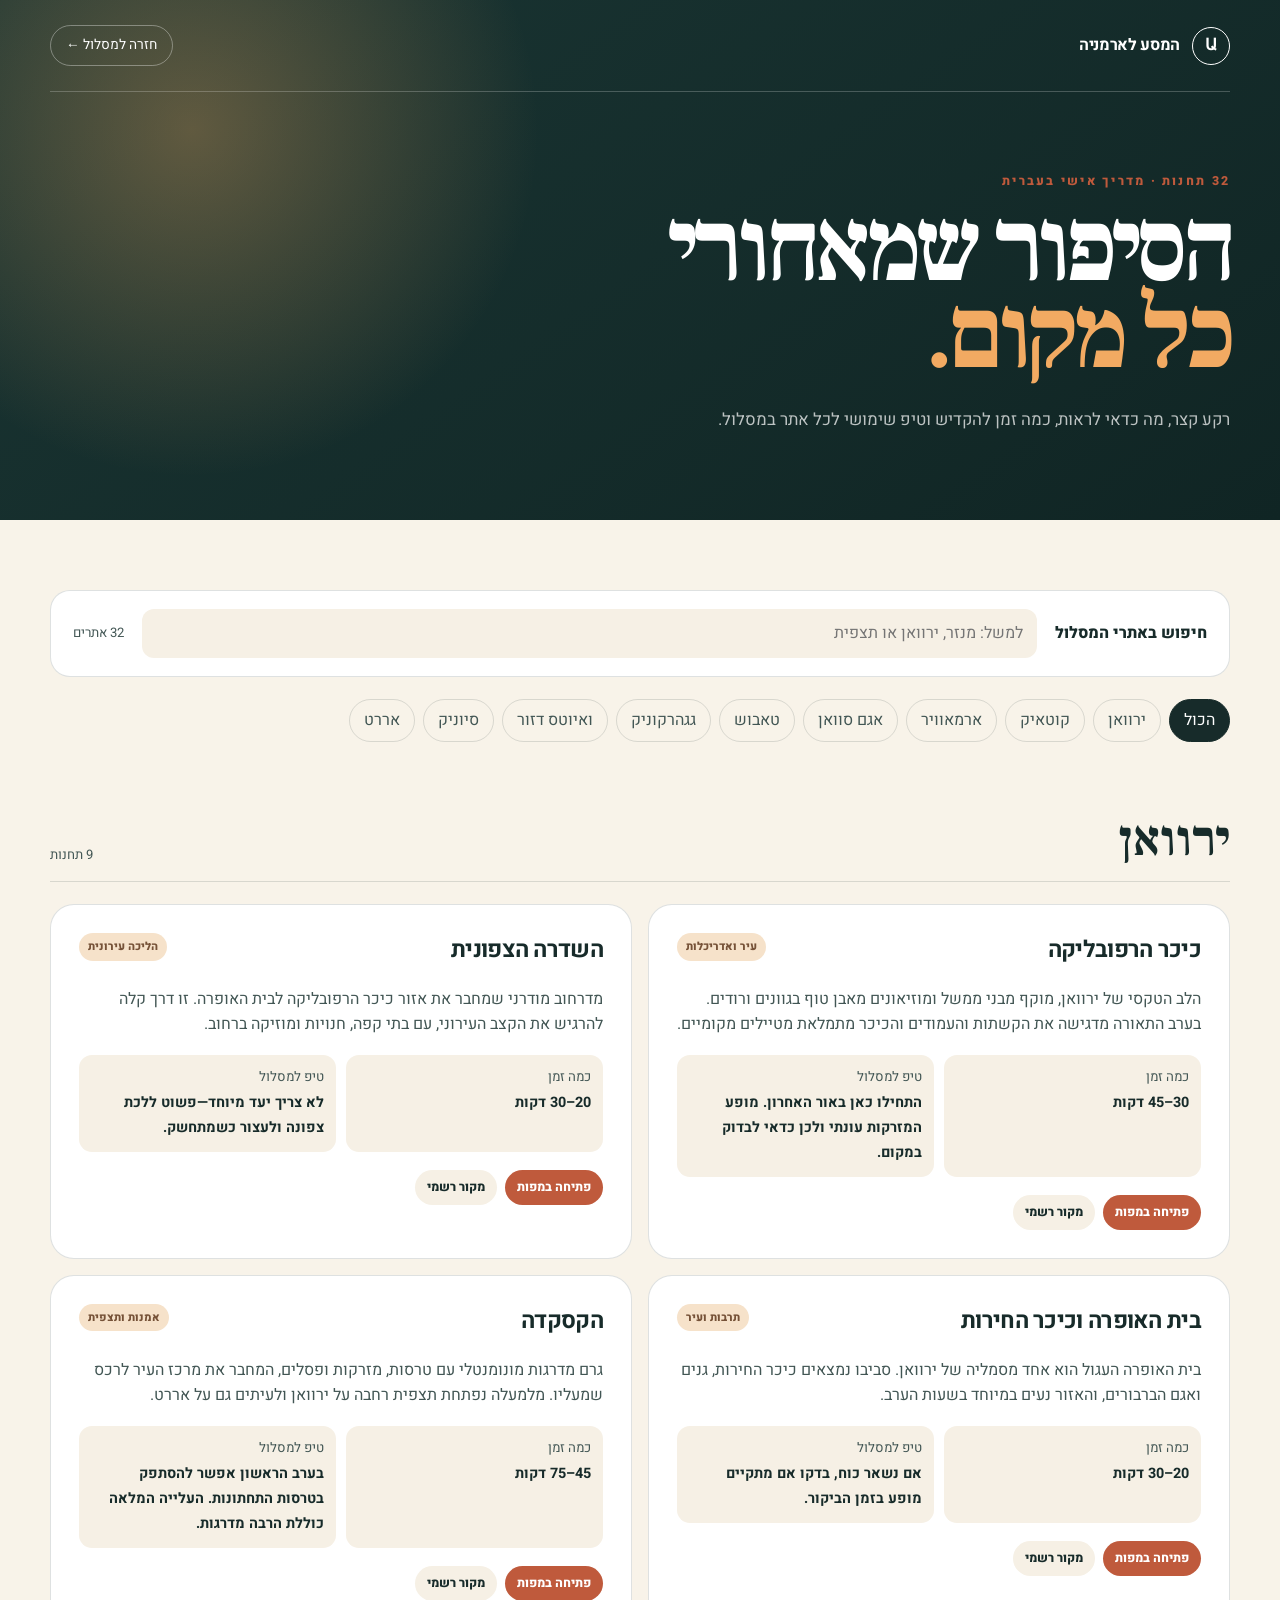
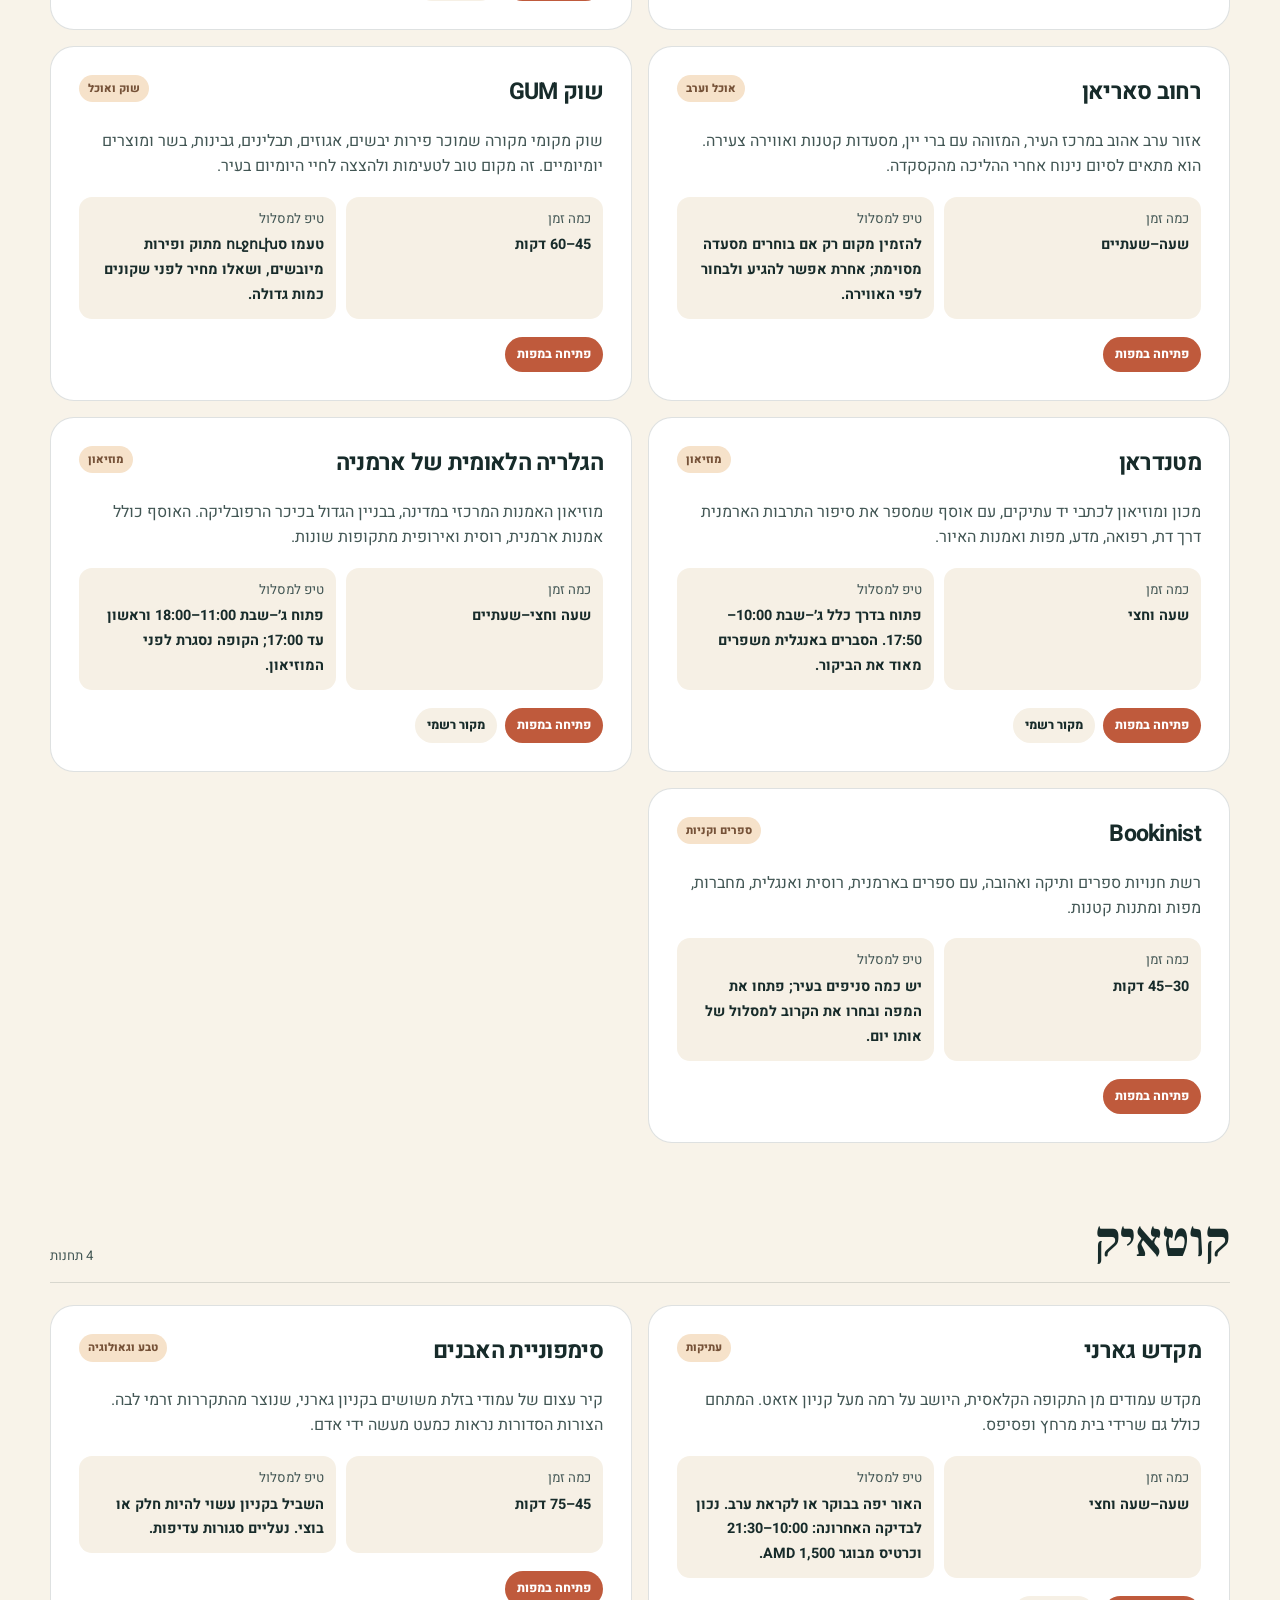
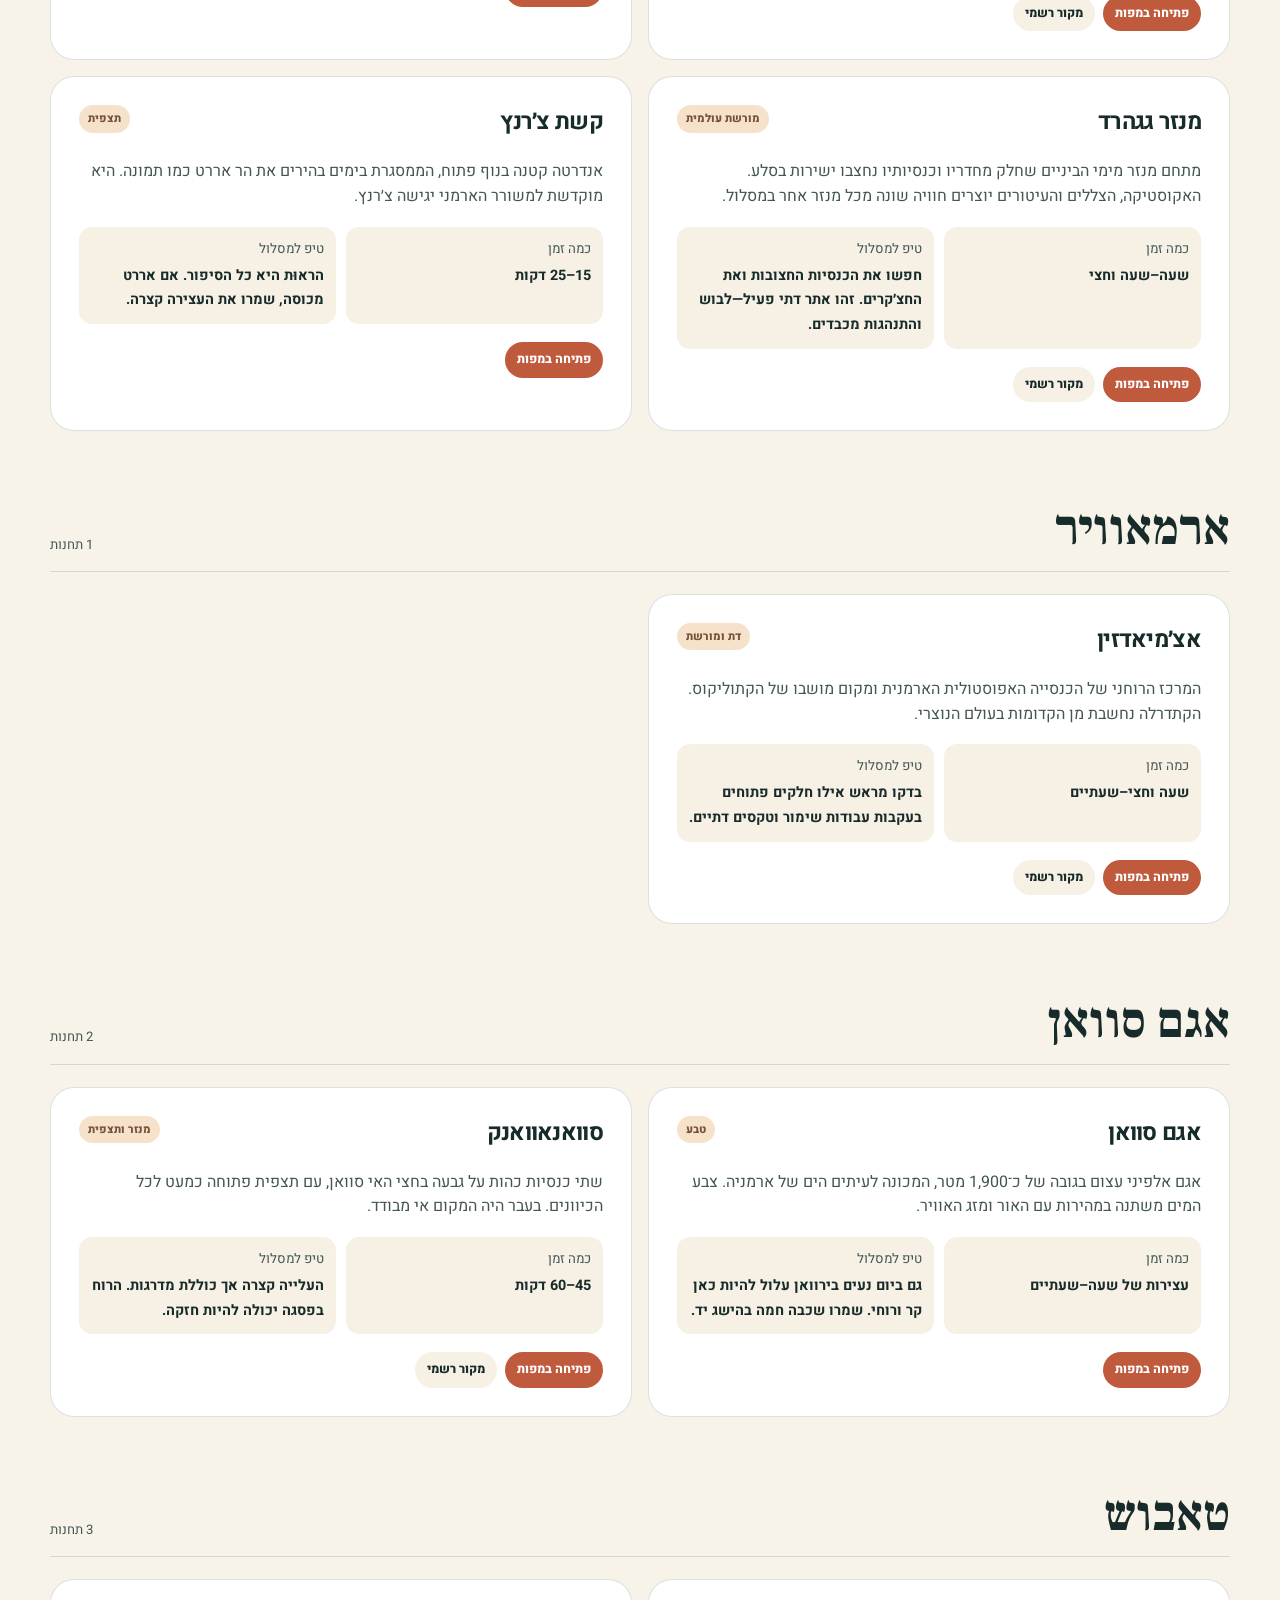
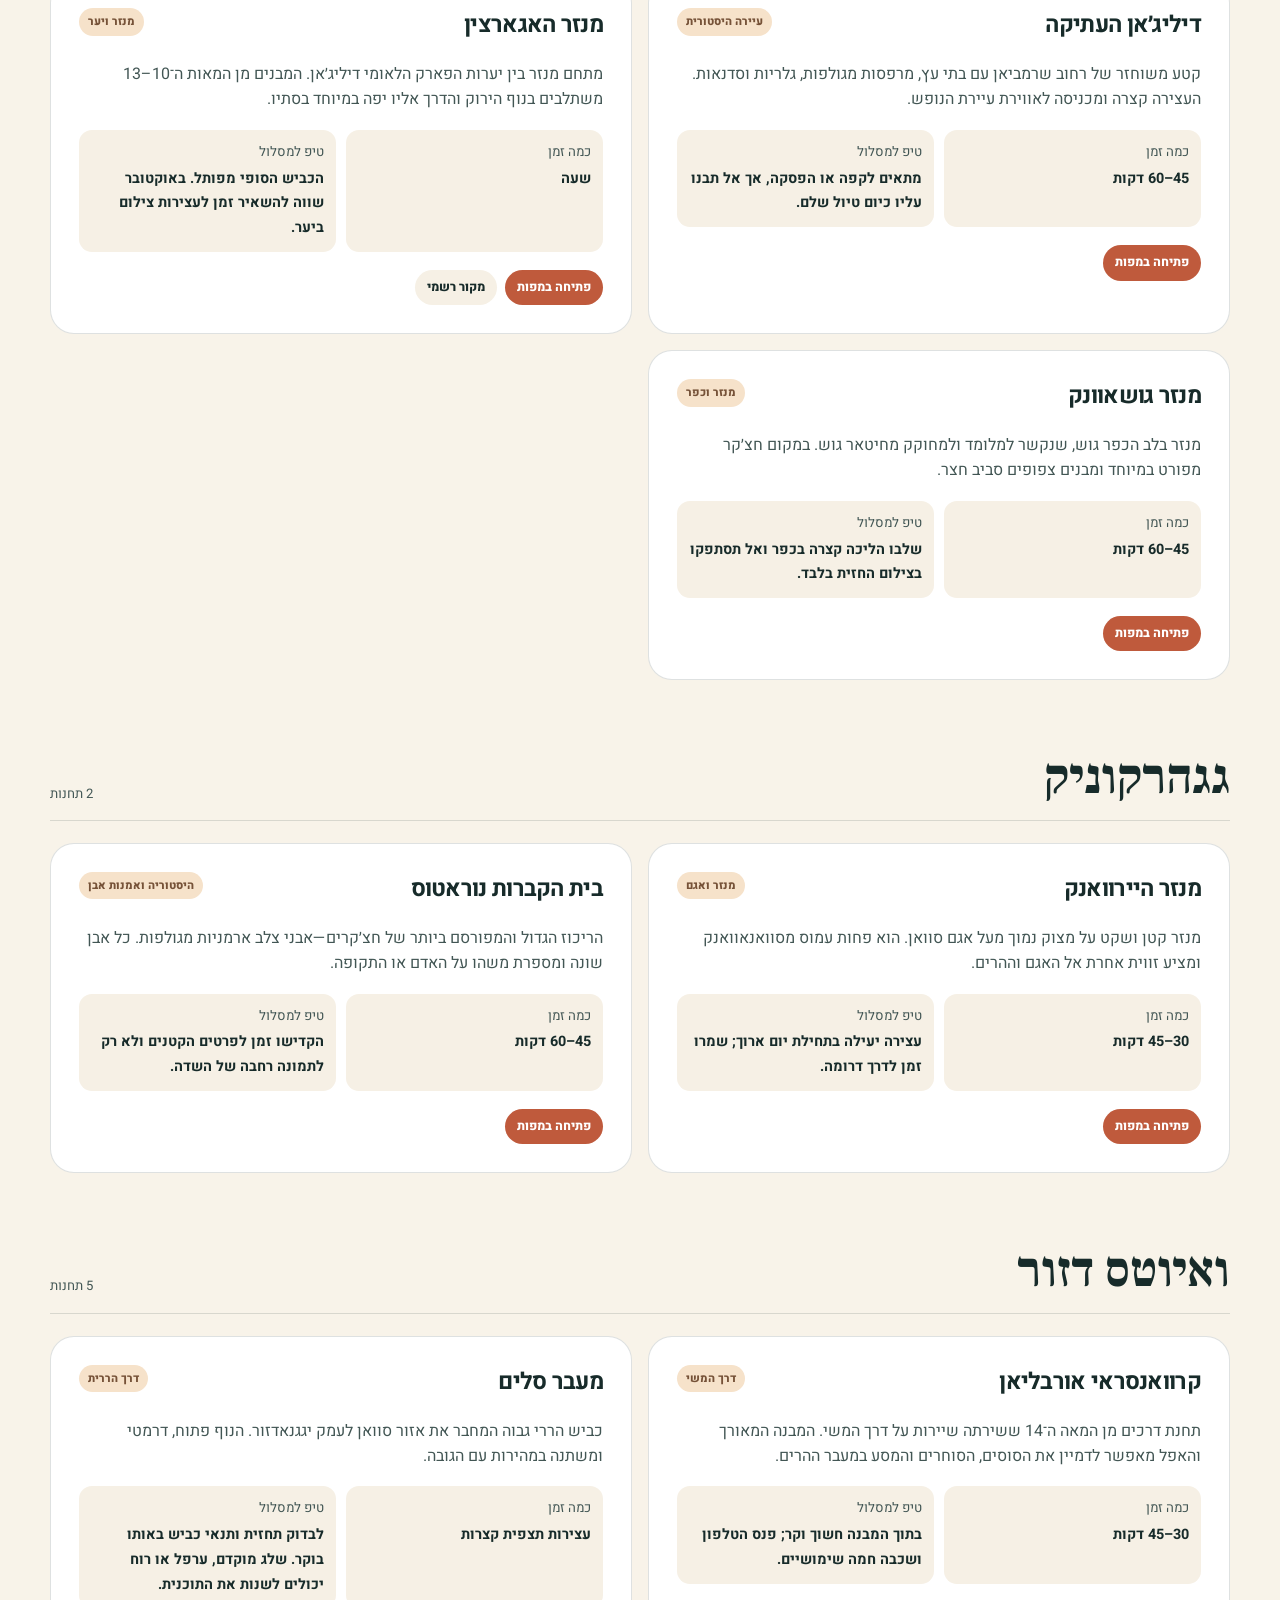
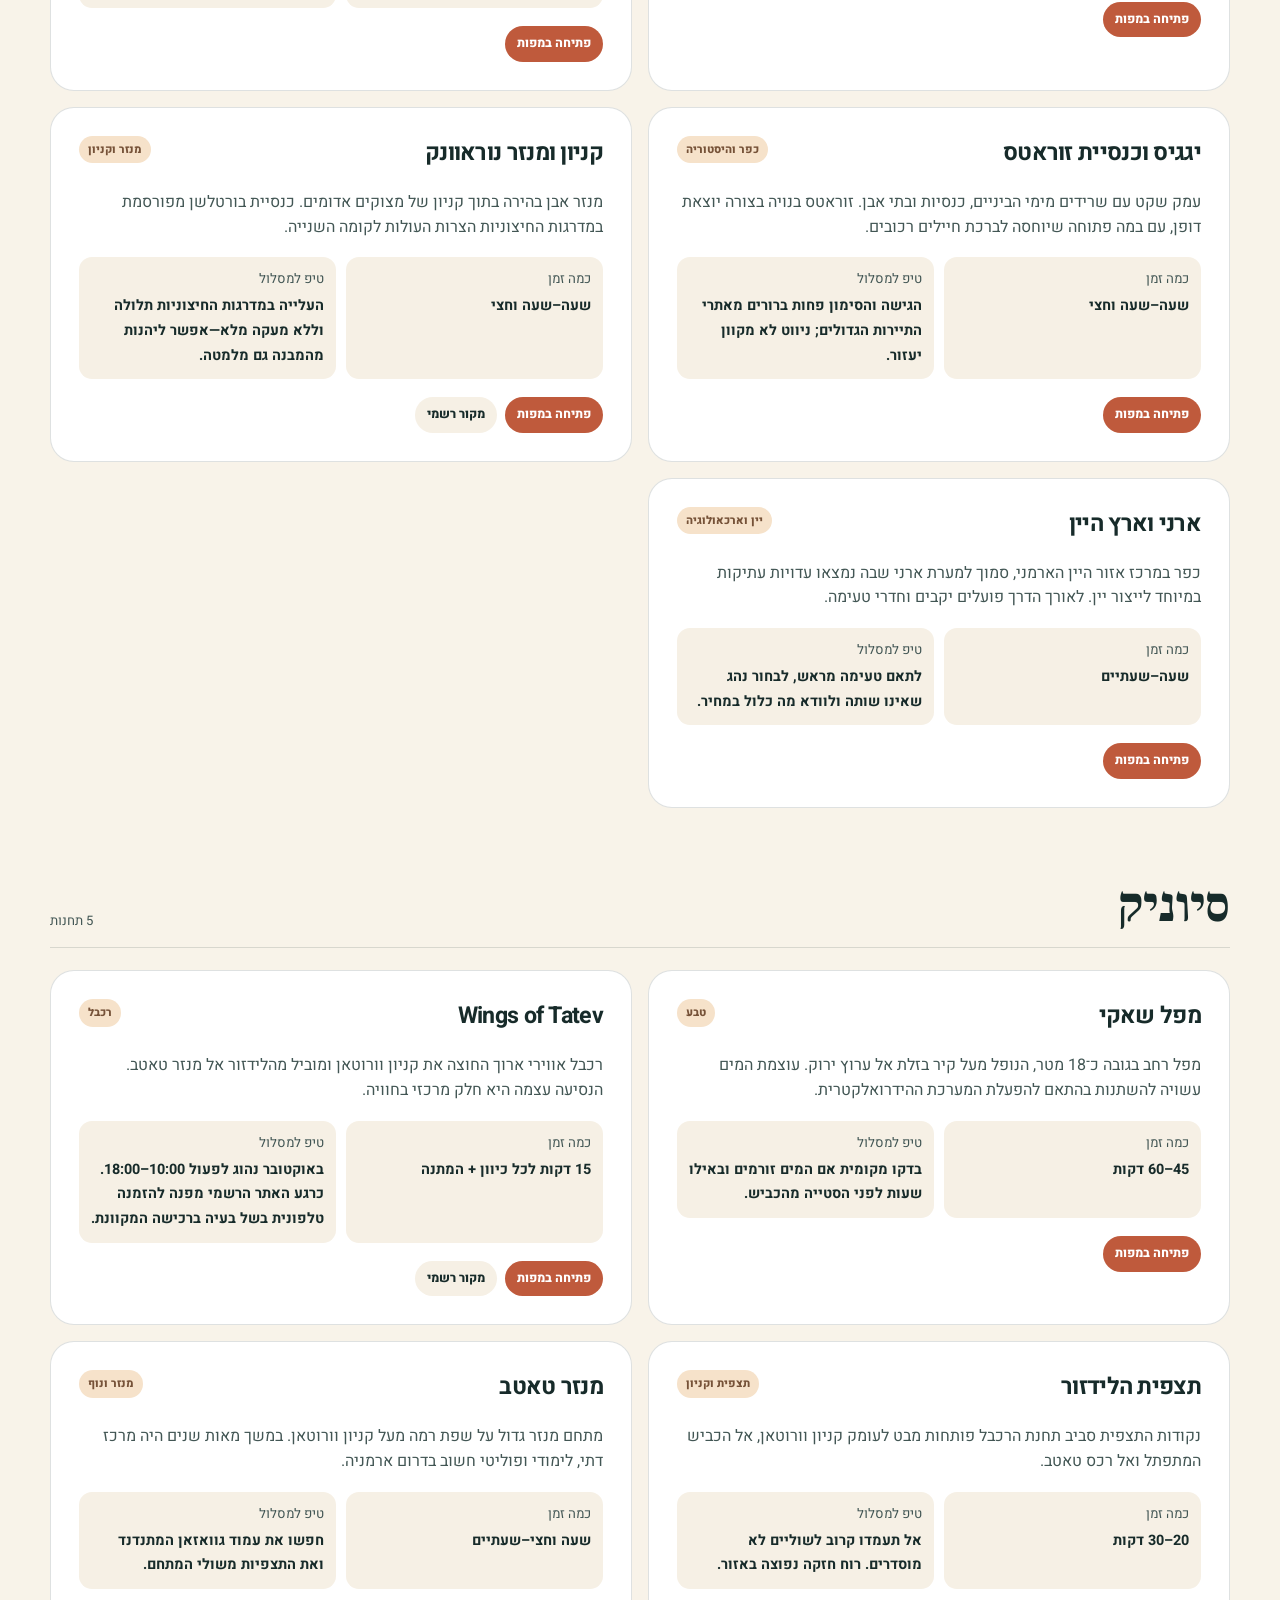
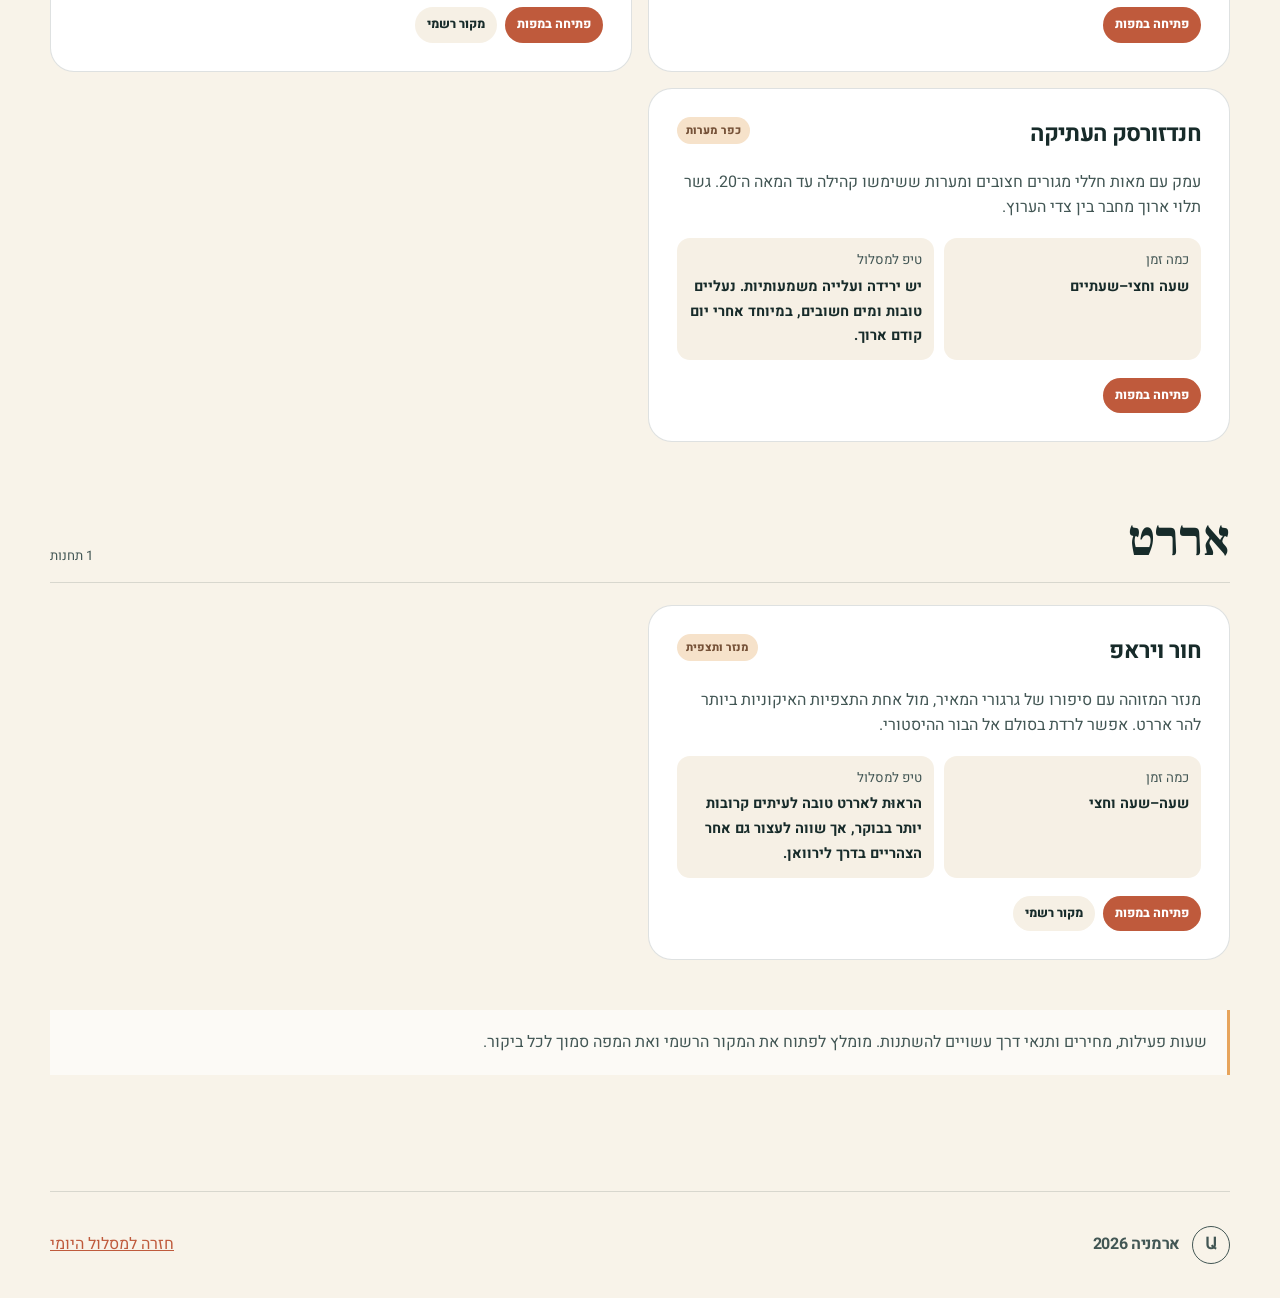
==== attractions.html @ 03ba3cda "Add Yerevan evening walk and Hebrew attraction guide" ====
<!doctype html>
<html lang="he" dir="rtl">
<head>
  <meta charset="utf-8">
  <meta name="viewport" content="width=device-width, initial-scale=1">
  <meta name="theme-color" content="#172b2a">
  <title>מדריך האתרים · ארמניה 2026</title>
  <meta name="description" content="מידע בעברית על כל האתרים במסלול הטיול בארמניה">
  <link rel="preconnect" href="https://fonts.googleapis.com">
  <link rel="preconnect" href="https://fonts.gstatic.com" crossorigin>
  <link href="https://fonts.googleapis.com/css2?family=Heebo:wght@400;500;600;700;800&family=Frank+Ruhl+Libre:wght@600;700&display=swap" rel="stylesheet">
  <link rel="stylesheet" href="styles.css?v=armenia-2">
  <link rel="stylesheet" href="attractions.css?v=armenia-2">
</head>
<body class="guide-page">
  <header class="guide-hero">
    <nav class="topbar shell" aria-label="ניווט">
      <a class="brand" href="index.html"><span class="brand-mark" aria-hidden="true">Ա</span><span>המסע לארמניה</span></a>
      <a class="back-link" href="index.html#route">חזרה למסלול ←</a>
    </nav>
    <div class="guide-title shell">
      <p class="eyebrow">32 תחנות · מדריך אישי בעברית</p>
      <h1>הסיפור שמאחורי<br><em>כל מקום.</em></h1>
      <p>רקע קצר, מה כדאי לראות, כמה זמן להקדיש וטיפ שימושי לכל אתר במסלול.</p>
    </div>
  </header>

  <main class="guide-main shell">
    <div class="guide-toolbar">
      <label for="site-search">חיפוש באתרי המסלול</label>
      <input id="site-search" type="search" placeholder="למשל: מנזר, ירוואן או תצפית">
      <span id="result-count"></span>
    </div>
    <div class="region-nav" id="region-nav" aria-label="סינון לפי אזור"></div>
    <div class="attractions-list" id="attractions-list"></div>
    <p class="guide-note">שעות פעילות, מחירים ותנאי דרך עשויים להשתנות. מומלץ לפתוח את המקור הרשמי ואת המפה סמוך לכל ביקור.</p>
  </main>

  <footer class="guide-footer shell">
    <div class="brand"><span class="brand-mark" aria-hidden="true">Ա</span><span>ארמניה 2026</span></div>
    <a href="index.html#route">חזרה למסלול היומי</a>
  </footer>
  <script src="attractions.js?v=armenia-2"></script>
</body>
</html>
---- styles.css ----
:root {
  --ink: #172b2a;
  --ink-soft: #425654;
  --cream: #f6f0e5;
  --paper: #fffdf8;
  --terracotta: #bf5a3c;
  --apricot: #e7a45c;
  --sage: #8b9e86;
  --line: rgba(23, 43, 42, .14);
  --shadow: 0 24px 70px rgba(31, 45, 43, .12);
  --radius: 28px;
}

* { box-sizing: border-box; }
html { scroll-behavior: smooth; }
body {
  margin: 0;
  color: var(--ink);
  background: var(--paper);
  font-family: "Heebo", Arial, sans-serif;
  line-height: 1.55;
}
a { color: inherit; text-decoration: none; }
button { font: inherit; }
.shell { width: min(1180px, calc(100% - 40px)); margin-inline: auto; }
.section-pad { padding-block: 104px; }

.hero {
  min-height: 780px;
  color: #fff;
  position: relative;
  isolation: isolate;
  background: #1c3433 url("assets/armenia-hero.png") center/cover no-repeat;
}
.hero::before {
  content: "";
  position: absolute;
  inset: 0;
  z-index: -1;
  background: linear-gradient(90deg, rgba(11, 27, 28, .12), rgba(11, 27, 28, .88) 78%), linear-gradient(0deg, rgba(9, 24, 24, .72), transparent 50%);
}
.topbar { height: 92px; display: flex; align-items: center; justify-content: space-between; border-bottom: 1px solid rgba(255,255,255,.22); }
.brand { display: inline-flex; align-items: center; gap: 12px; font-weight: 700; letter-spacing: -.02em; }
.brand-mark { width: 38px; height: 38px; display: grid; place-items: center; border: 1px solid currentColor; border-radius: 50%; font-family: Georgia, serif; }
.nav-links { display: flex; align-items: center; gap: 34px; font-size: .95rem; }
.nav-links a { opacity: .82; transition: opacity .2s; }
.nav-links a:hover { opacity: 1; }
.menu-button { display: none; border: 1px solid rgba(255,255,255,.4); background: transparent; color: #fff; padding: 8px 14px; border-radius: 99px; }
.hero-content { padding-top: 112px; }
.eyebrow, .kicker { margin: 0 0 14px; font-size: .78rem; font-weight: 800; letter-spacing: .18em; text-transform: uppercase; color: var(--terracotta); }
.hero .eyebrow { color: #ffcd96; }
.hero h1 { max-width: 680px; margin: 0; font: 700 clamp(4.2rem, 9vw, 8.7rem)/.82 "Frank Ruhl Libre", serif; letter-spacing: -.065em; }
.hero h1 em { color: #f3b36f; font-style: normal; }
.hero-copy { max-width: 540px; margin: 32px 0 0; font-size: 1.15rem; color: rgba(255,255,255,.82); }
.hero-actions { display: flex; gap: 12px; margin-top: 36px; }
.button { display: inline-flex; align-items: center; justify-content: center; min-height: 48px; padding: 0 24px; border-radius: 99px; font-weight: 700; }
.button-primary { background: var(--terracotta); color: #fff; }
.button-ghost { border: 1px solid rgba(255,255,255,.42); background: rgba(255,255,255,.06); }
.trip-strip { position: absolute; inset-inline: 0; bottom: 0; display: grid; grid-template-columns: repeat(4, 1fr); border-top: 1px solid rgba(255,255,255,.22); }
.trip-strip div { padding: 26px 24px; border-inline-start: 1px solid rgba(255,255,255,.22); }
.trip-strip div:first-child { border-inline-start: 0; }
.trip-strip span { display: block; margin-bottom: 5px; font-size: .75rem; color: rgba(255,255,255,.58); }
.trip-strip strong { font-size: 1rem; }

.section-heading h2 { margin: 0; font: 700 clamp(2.8rem, 6vw, 5.1rem)/.95 "Frank Ruhl Libre", serif; letter-spacing: -.045em; }
.split-heading { display: flex; align-items: end; justify-content: space-between; gap: 40px; margin-bottom: 48px; }
.split-heading > p { max-width: 450px; margin: 0; color: var(--ink-soft); }
.summary-grid { display: grid; grid-template-columns: 1.35fr 1fr 1fr; gap: 18px; margin-top: 54px; }
.summary-card { min-height: 310px; display: flex; flex-direction: column; padding: 30px; border: 1px solid var(--line); border-radius: var(--radius); background: #fff; }
.summary-card h3 { margin: auto 0 8px; font-size: 1.35rem; }
.summary-card p { margin: 0; color: var(--ink-soft); }
.card-number { font-size: .72rem; font-weight: 800; color: var(--terracotta); }
.accent-card { color: #fff; background: var(--terracotta); border-color: var(--terracotta); }
.accent-card p { color: rgba(255,255,255,.74); }
.accent-card .card-number { color: #ffd6bd; }
.price-total { display: flex; justify-content: space-between; align-items: end; gap: 10px; margin-top: 28px; padding-top: 18px; border-top: 1px solid rgba(255,255,255,.25); }
.price-total small { color: rgba(255,255,255,.7); }
.price-total strong { font-size: 2rem; }
.text-link { display: inline-block; margin-top: 18px; font-weight: 700; color: var(--terracotta); }
.mini-route { display: flex; align-items: center; gap: 8px; margin-top: 30px; overflow: hidden; font-size: .72rem; white-space: nowrap; }
.mini-route i { flex: 1; min-width: 14px; height: 1px; background: var(--line); }

.weather-section { padding-bottom: 104px; }
.weather-header { display: flex; justify-content: space-between; align-items: end; gap: 30px; margin-bottom: 28px; }
.weather-header h2 { margin: 0; font: 700 2.5rem/1 "Frank Ruhl Libre", serif; }
.weather-header > p { margin: 0; color: var(--ink-soft); font-size: .82rem; }
.weather-grid { display: grid; grid-template-columns: repeat(4, 1fr); gap: 12px; }
.weather-card { min-height: 160px; padding: 22px; border: 1px solid var(--line); border-radius: 22px; background: #fff; }
.weather-card .weather-place { display: flex; justify-content: space-between; gap: 10px; color: var(--ink-soft); font-size: .78rem; }
.weather-card .weather-main { display: flex; align-items: center; gap: 14px; margin-top: 25px; }
.weather-icon { font-size: 2.2rem; }
.weather-temp { font-size: 1.85rem; font-weight: 800; letter-spacing: -.04em; direction: ltr; }
.weather-desc { display: block; color: var(--ink-soft); font-size: .8rem; }
.weather-card.pending { background: var(--cream); }
.weather-card.pending .weather-main { color: var(--ink-soft); font-size: .88rem; }

.route-section { background: var(--cream); }
.day-tabs { display: grid; grid-template-columns: repeat(8, 1fr); gap: 8px; margin-bottom: 16px; }
.day-tab { border: 0; border-radius: 16px; padding: 15px 8px; color: var(--ink-soft); background: rgba(255,255,255,.58); cursor: pointer; transition: .2s; }
.day-tab span { display: block; font-size: .68rem; opacity: .72; }
.day-tab strong { display: block; font-size: .95rem; }
.day-tab[aria-selected="true"] { color: #fff; background: var(--ink); transform: translateY(-3px); box-shadow: 0 12px 30px rgba(23,43,42,.16); }
.day-panel { display: grid; grid-template-columns: .75fr 1.25fr; min-height: 430px; overflow: hidden; border-radius: 34px; background: #fff; box-shadow: var(--shadow); }
.day-visual { position: relative; display: flex; flex-direction: column; justify-content: space-between; padding: 42px; color: #fff; background: linear-gradient(145deg, #223b39, #657867); }
.day-visual::after { content: attr(data-day); position: absolute; bottom: -34px; left: 22px; font: 700 12rem/.8 "Frank Ruhl Libre", serif; color: rgba(255,255,255,.08); }
.day-visual .day-date { position: relative; z-index: 1; color: rgba(255,255,255,.7); }
.day-visual h3 { position: relative; z-index: 1; margin: 0; max-width: 360px; font: 700 3.2rem/.95 "Frank Ruhl Libre", serif; }
.day-detail { padding: 42px; }
.day-detail h4 { margin: 0 0 24px; font-size: .85rem; color: var(--terracotta); letter-spacing: .08em; }
.day-meta { display: flex; gap: 8px; flex-wrap: wrap; margin: -8px 0 24px; }
.day-meta span { padding: 6px 10px; border-radius: 99px; color: var(--ink-soft); background: var(--cream); font-size: .74rem; font-weight: 700; }
.stop-list { list-style: none; margin: 0; padding: 0; }
.stop-list li { position: relative; padding: 0 36px 22px 0; border-right: 1px solid var(--line); }
.stop-list li::before { content: ""; position: absolute; right: -6px; top: 5px; width: 11px; height: 11px; border-radius: 50%; background: var(--apricot); box-shadow: 0 0 0 5px #fff; }
.stop-list li:last-child { border-right-color: transparent; }
.stop-list strong { display: block; font-size: 1.06rem; }
.stop-list span { color: var(--ink-soft); font-size: .9rem; }
.site-link { display: inline-flex; align-items: center; gap: 7px; color: var(--ink); text-decoration: underline; text-decoration-color: rgba(191,90,60,.45); text-underline-offset: 4px; }
.site-link > span { color: var(--terracotta); font-size: .78rem; text-decoration: none; }
.map-actions { display: flex; gap: 8px; flex-wrap: wrap; margin-top: 10px; }
.map-button { display: inline-flex; padding: 10px 16px; border-radius: 99px; color: #fff; background: var(--terracotta); font-weight: 700; font-size: .86rem; }
.map-button.secondary { color: var(--ink); background: var(--cream); }

.stays-section { background: var(--paper); }
.confirmed-pill { padding: 9px 15px; border: 1px solid var(--line); border-radius: 99px; font-size: .82rem; color: var(--ink-soft); }
.confirmed-pill span { display: inline-block; width: 8px; height: 8px; margin-left: 7px; border-radius: 50%; background: #3e9765; }
.hotel-list { border-top: 1px solid var(--line); }
.hotel-card { display: grid; grid-template-columns: 72px 1.2fr .8fr .5fr 44px; align-items: center; gap: 22px; padding: 25px 8px; border-bottom: 1px solid var(--line); }
.hotel-index { font: 700 2rem/1 "Frank Ruhl Libre", serif; color: var(--apricot); }
.hotel-name strong { display: block; font-size: 1.08rem; }
.hotel-name span, .hotel-dates span { color: var(--ink-soft); font-size: .84rem; }
.hotel-dates strong { display: block; }
.hotel-price { text-align: left; font-size: 1.25rem; }
.hotel-map { width: 40px; height: 40px; display: grid; place-items: center; border: 1px solid var(--line); border-radius: 50%; font-weight: 800; color: var(--terracotta); }
.source-note { margin-top: 20px; color: var(--ink-soft); font-size: .78rem; }

.travel-grid { display: grid; grid-template-columns: 1fr 1fr; gap: 18px; }
.travel-card { padding: 38px; border: 1px solid var(--line); border-radius: var(--radius); }
.compact h2 { font-size: 2.2rem; }
.flight-path { display: grid; grid-template-columns: auto 1fr auto; align-items: center; gap: 20px; margin: 42px 0 28px; direction: ltr; }
.flight-path > div:not(.flight-line) { text-align: center; }
.flight-path strong { display: block; font-size: 2rem; }
.flight-path span { font-size: .8rem; color: var(--ink-soft); }
.flight-line { position: relative; height: 1px; background: var(--line); text-align: center; }
.flight-line::after { content: "✦"; position: absolute; inset: auto 50% auto auto; top: -12px; transform: translateX(50%); padding: 0 8px; color: var(--terracotta); background: #fff; }
.flight-line span { position: absolute; top: 12px; left: 50%; transform: translateX(-50%); white-space: nowrap; }
.travel-card > p { margin-bottom: 0; color: var(--ink-soft); font-size: .9rem; }
.warning-card { background: #fff7ed; }
.warning-card .flight-line::after { background: #fff7ed; }
.verify-badge { display: inline-block; margin-top: 18px; padding: 6px 11px; border-radius: 99px; background: #f3d6b8; color: #744022; font-size: .74rem; font-weight: 800; }

.checklist-section { color: #fff; background: var(--ink); }
.light-heading .kicker { color: #f3b36f; }
.light-heading > div:first-child { flex: 1; }
.progress-wrap { width: min(350px, 100%); color: rgba(255,255,255,.72); font-size: .82rem; }
.progress-bar { height: 5px; margin-top: 10px; overflow: hidden; border-radius: 99px; background: rgba(255,255,255,.14); direction: ltr; }
.progress-bar i { display: block; width: 0; height: 100%; border-radius: inherit; background: var(--apricot); transition: width .3s ease; }
.checklist { display: grid; grid-template-columns: repeat(2, 1fr); gap: 1px; background: rgba(255,255,255,.16); border: 1px solid rgba(255,255,255,.16); }
.check-item { display: flex; gap: 16px; align-items: flex-start; padding: 23px; cursor: pointer; background: var(--ink); }
.check-item input { position: absolute; opacity: 0; pointer-events: none; }
.fake-check { flex: 0 0 auto; width: 24px; height: 24px; display: grid; place-items: center; border: 1px solid rgba(255,255,255,.45); border-radius: 50%; transition: .2s; }
.check-item input:checked + .fake-check { background: var(--apricot); border-color: var(--apricot); }
.check-item input:checked + .fake-check::after { content: "✓"; color: var(--ink); font-weight: 900; }
.check-text strong { display: block; }
.check-text small { color: rgba(255,255,255,.55); }
.check-item:has(input:checked) .check-text { opacity: .48; text-decoration: line-through; }
.reset-button { margin-top: 24px; border: 0; padding: 0; color: rgba(255,255,255,.58); background: transparent; cursor: pointer; text-decoration: underline; }

.footer { display: flex; justify-content: space-between; align-items: flex-end; gap: 30px; padding-block: 38px; color: var(--ink-soft); font-size: .82rem; }
.footer p { margin: 0; }
.source-links { max-width: 520px; display: flex; justify-content: flex-end; flex-wrap: wrap; gap: 6px 14px; }
.source-links span { width: 100%; text-align: left; }
.source-links a { color: var(--terracotta); text-decoration: underline; }

@media (max-width: 900px) {
  .section-pad { padding-block: 74px; }
  .summary-grid { grid-template-columns: 1fr 1fr; }
  .weather-grid { grid-template-columns: 1fr 1fr; }
  .route-card { grid-column: 1 / -1; }
  .day-tabs { grid-template-columns: repeat(4, 1fr); }
  .hotel-card { grid-template-columns: 50px 1fr auto 40px; }
  .hotel-dates { grid-column: 2 / 3; }
  .hotel-price { grid-column: 3 / 4; grid-row: 1 / 3; }
  .hotel-map { grid-column: 4 / 5; grid-row: 1 / 3; }
}

@media (max-width: 660px) {
  .shell { width: min(100% - 28px, 1180px); }
  .hero { min-height: 760px; background-position: 38% center; }
  .hero::before { background: linear-gradient(90deg, rgba(11,27,28,.36), rgba(11,27,28,.85)), linear-gradient(0deg, rgba(9,24,24,.8), transparent 50%); }
  .topbar { height: 74px; }
  .menu-button { display: block; }
  .nav-links { position: absolute; top: 64px; left: 14px; right: 14px; z-index: 5; display: none; flex-direction: column; align-items: stretch; gap: 0; padding: 12px; border-radius: 18px; color: var(--ink); background: #fff; box-shadow: var(--shadow); }
  .nav-links.open { display: flex; }
  .nav-links a { padding: 12px; }
  .hero-content { padding-top: 94px; }
  .hero h1 { font-size: clamp(4rem, 21vw, 6.5rem); }
  .hero-copy { max-width: 340px; font-size: 1rem; }
  .trip-strip { grid-template-columns: 1fr 1fr; }
  .trip-strip div { padding: 15px 12px; border-top: 1px solid rgba(255,255,255,.18); }
  .section-heading h2 { font-size: 3.1rem; }
  .split-heading { display: block; margin-bottom: 34px; }
  .split-heading > p, .confirmed-pill, .progress-wrap { margin-top: 18px; }
  .summary-grid, .travel-grid, .checklist { grid-template-columns: 1fr; }
  .weather-grid { grid-template-columns: 1fr 1fr; }
  .weather-section { padding-bottom: 74px; }
  .route-card { grid-column: auto; }
  .summary-card { min-height: 270px; }
  .day-tabs { display: flex; overflow-x: auto; padding-bottom: 7px; scroll-snap-type: x mandatory; }
  .day-tab { flex: 0 0 75px; scroll-snap-align: start; }
  .day-panel { grid-template-columns: 1fr; }
  .day-visual { min-height: 240px; padding: 30px; }
  .day-visual h3 { font-size: 2.6rem; }
  .day-detail { padding: 30px; }
  .hotel-card { grid-template-columns: 38px 1fr auto; gap: 12px; }
  .hotel-index { font-size: 1.4rem; }
  .hotel-dates { grid-column: 2 / 3; }
  .hotel-price { grid-column: 3 / 4; grid-row: 1 / 3; font-size: 1rem; }
  .hotel-map { display: none; }
  .travel-card { padding: 28px 23px; }
  .flight-path { gap: 10px; }
  .checklist { border-inline: 0; }
  .footer { flex-direction: column; align-items: flex-start; }
  .source-links { justify-content: flex-start; }
  .source-links span { text-align: right; }
}

@media (max-width: 420px) {
  .weather-grid { grid-template-columns: 1fr; }
}

@media (prefers-reduced-motion: reduce) {
  html { scroll-behavior: auto; }
  *, *::before, *::after { transition-duration: .01ms !important; }
}
---- attractions.css ----
.guide-page { background: #f8f3e9; }
.guide-hero { min-height: 520px; color: #fff; background: radial-gradient(circle at 15% 25%, rgba(231,164,92,.35), transparent 30%), linear-gradient(145deg, #1a3533, #102524); }
.guide-hero .topbar { color: #fff; }
.back-link { padding: 9px 15px; border: 1px solid rgba(255,255,255,.35); border-radius: 99px; font-size: .86rem; }
.guide-title { padding-top: 80px; }
.guide-title h1 { margin: 0; font: 700 clamp(4rem, 8vw, 7rem)/.85 "Frank Ruhl Libre", serif; letter-spacing: -.055em; }
.guide-title h1 em { color: #f2aa62; font-style: normal; }
.guide-title > p:last-child { max-width: 560px; margin: 28px 0 0; color: rgba(255,255,255,.72); font-size: 1.05rem; }
.guide-main { padding-block: 70px 100px; }
.guide-toolbar { display: grid; grid-template-columns: auto minmax(240px, 1fr) auto; align-items: center; gap: 18px; padding: 18px 22px; border: 1px solid var(--line); border-radius: 20px; background: #fff; }
.guide-toolbar label { font-weight: 800; }
.guide-toolbar input { width: 100%; border: 0; outline: 0; padding: 12px 14px; border-radius: 12px; color: var(--ink); background: var(--cream); font: inherit; }
.guide-toolbar span { color: var(--ink-soft); font-size: .82rem; }
.region-nav { display: flex; flex-wrap: wrap; gap: 8px; margin: 22px 0 54px; }
.region-filter { border: 1px solid var(--line); padding: 8px 14px; border-radius: 99px; color: var(--ink-soft); background: transparent; cursor: pointer; }
.region-filter.active { color: #fff; border-color: var(--ink); background: var(--ink); }
.region-group { margin-top: 74px; }
.region-title { display: flex; align-items: end; justify-content: space-between; gap: 20px; margin-bottom: 22px; padding-bottom: 16px; border-bottom: 1px solid var(--line); }
.region-title h2 { margin: 0; font: 700 3.1rem/1 "Frank Ruhl Libre", serif; }
.region-title span { color: var(--ink-soft); font-size: .82rem; }
.attraction-grid { display: grid; grid-template-columns: repeat(2, 1fr); gap: 16px; }
.attraction-card { scroll-margin-top: 20px; padding: 28px; border: 1px solid var(--line); border-radius: 24px; background: #fff; transition: box-shadow .25s, border-color .25s; }
.attraction-card:target { border-color: var(--terracotta); box-shadow: 0 0 0 4px rgba(191,90,60,.12), var(--shadow); }
.attraction-card header { display: flex; align-items: start; justify-content: space-between; gap: 20px; }
.attraction-card h3 { margin: 0; font-size: 1.45rem; letter-spacing: -.03em; }
.site-type { flex: 0 0 auto; padding: 5px 9px; border-radius: 99px; color: #765238; background: #f6e2ca; font-size: .7rem; font-weight: 800; }
.attraction-card > p { margin: 18px 0; color: var(--ink-soft); }
.fact-row { display: grid; grid-template-columns: 1fr 1fr; gap: 10px; }
.fact { padding: 12px; border-radius: 13px; background: var(--cream); }
.fact small { display: block; margin-bottom: 3px; color: var(--ink-soft); }
.fact strong { font-size: .9rem; }
.card-actions { display: flex; flex-wrap: wrap; gap: 8px; margin-top: 18px; }
.card-action { display: inline-flex; padding: 8px 12px; border-radius: 99px; color: #fff; background: var(--terracotta); font-size: .78rem; font-weight: 800; }
.card-action.secondary { color: var(--ink); background: var(--cream); }
.guide-note { margin-top: 50px; padding: 20px; border-right: 3px solid var(--apricot); color: var(--ink-soft); background: rgba(255,255,255,.6); }
.guide-footer { display: flex; align-items: center; justify-content: space-between; gap: 20px; padding-block: 34px; border-top: 1px solid var(--line); color: var(--ink-soft); }
.guide-footer > a { color: var(--terracotta); text-decoration: underline; }
.empty-state { padding: 70px 20px; text-align: center; color: var(--ink-soft); }

@media (max-width: 720px) {
  .guide-hero { min-height: 480px; }
  .guide-title { padding-top: 72px; }
  .guide-title h1 { font-size: 4.4rem; }
  .guide-toolbar { grid-template-columns: 1fr; gap: 8px; }
  .guide-toolbar span { display: none; }
  .region-nav { flex-wrap: nowrap; overflow-x: auto; padding-bottom: 7px; }
  .region-filter { flex: 0 0 auto; }
  .attraction-grid { grid-template-columns: 1fr; }
  .region-title h2 { font-size: 2.5rem; }
  .fact-row { grid-template-columns: 1fr; }
  .guide-footer { flex-direction: column; align-items: flex-start; }
}
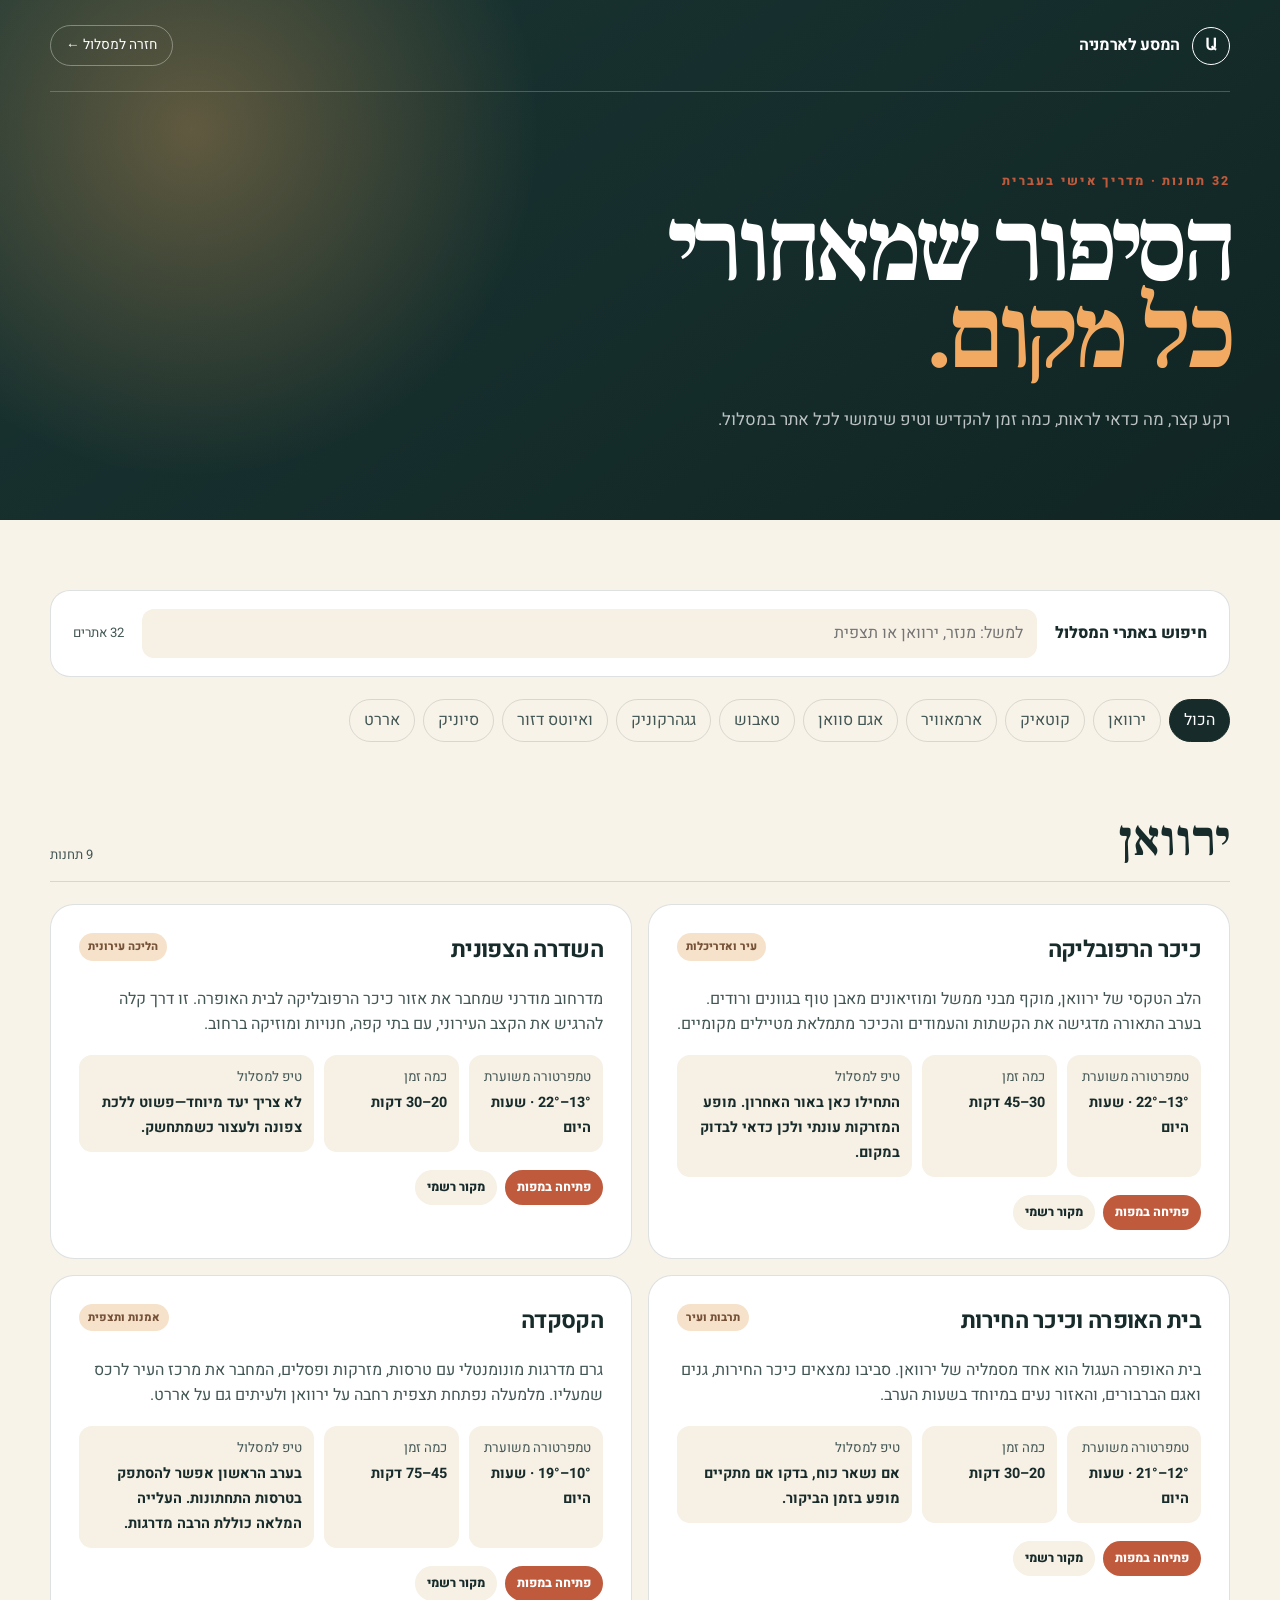
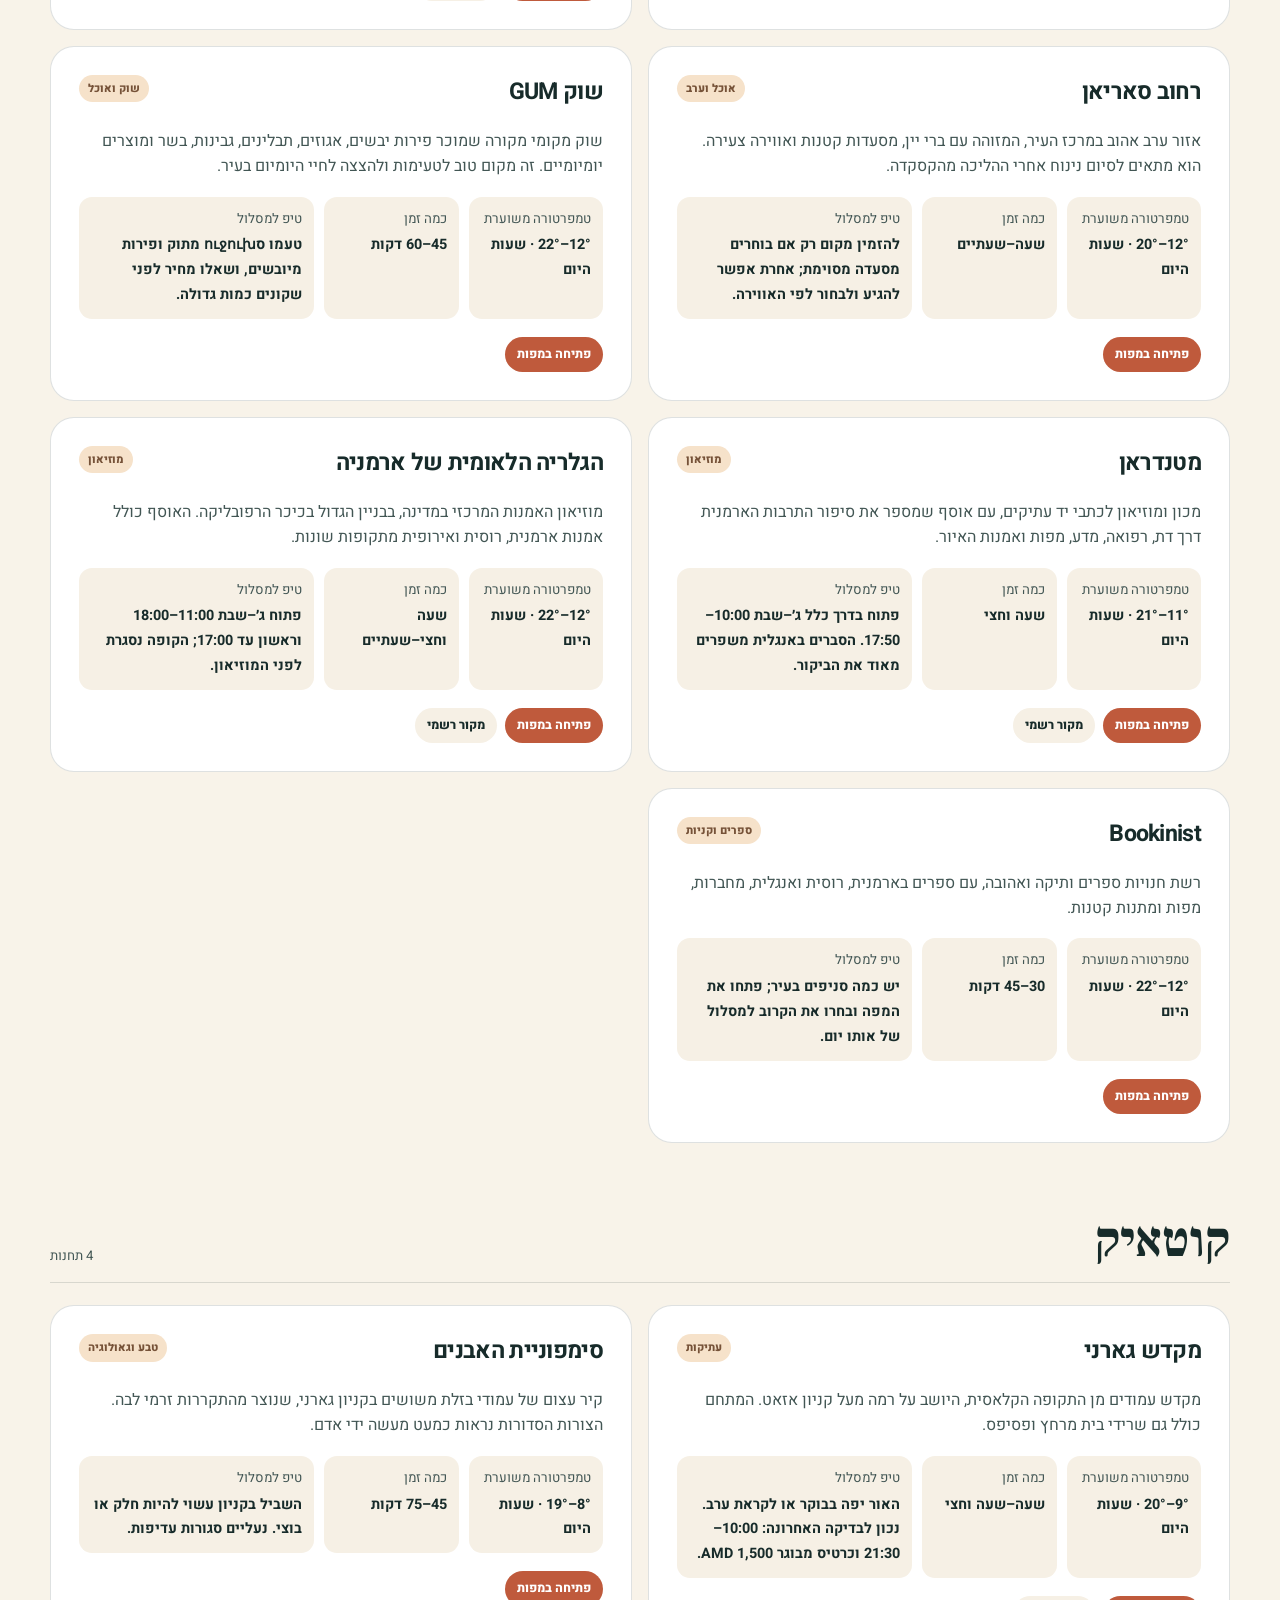
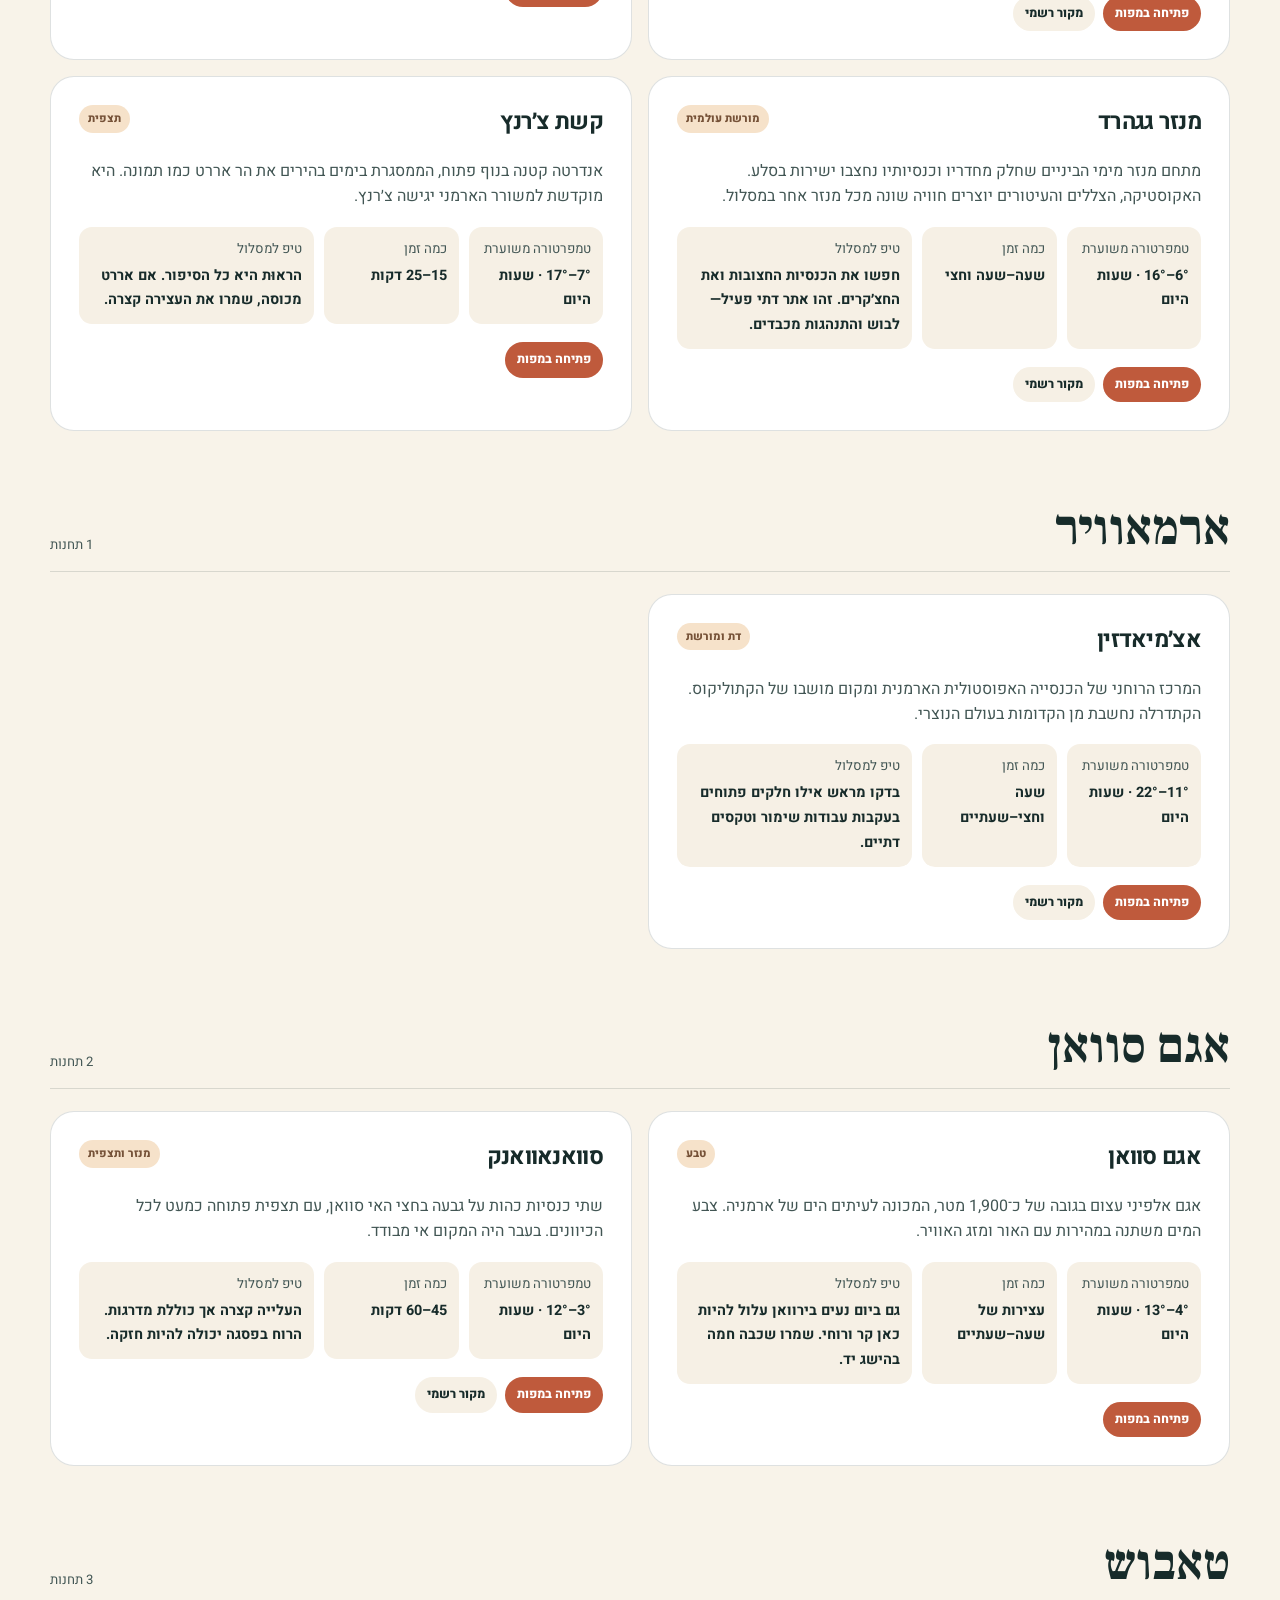
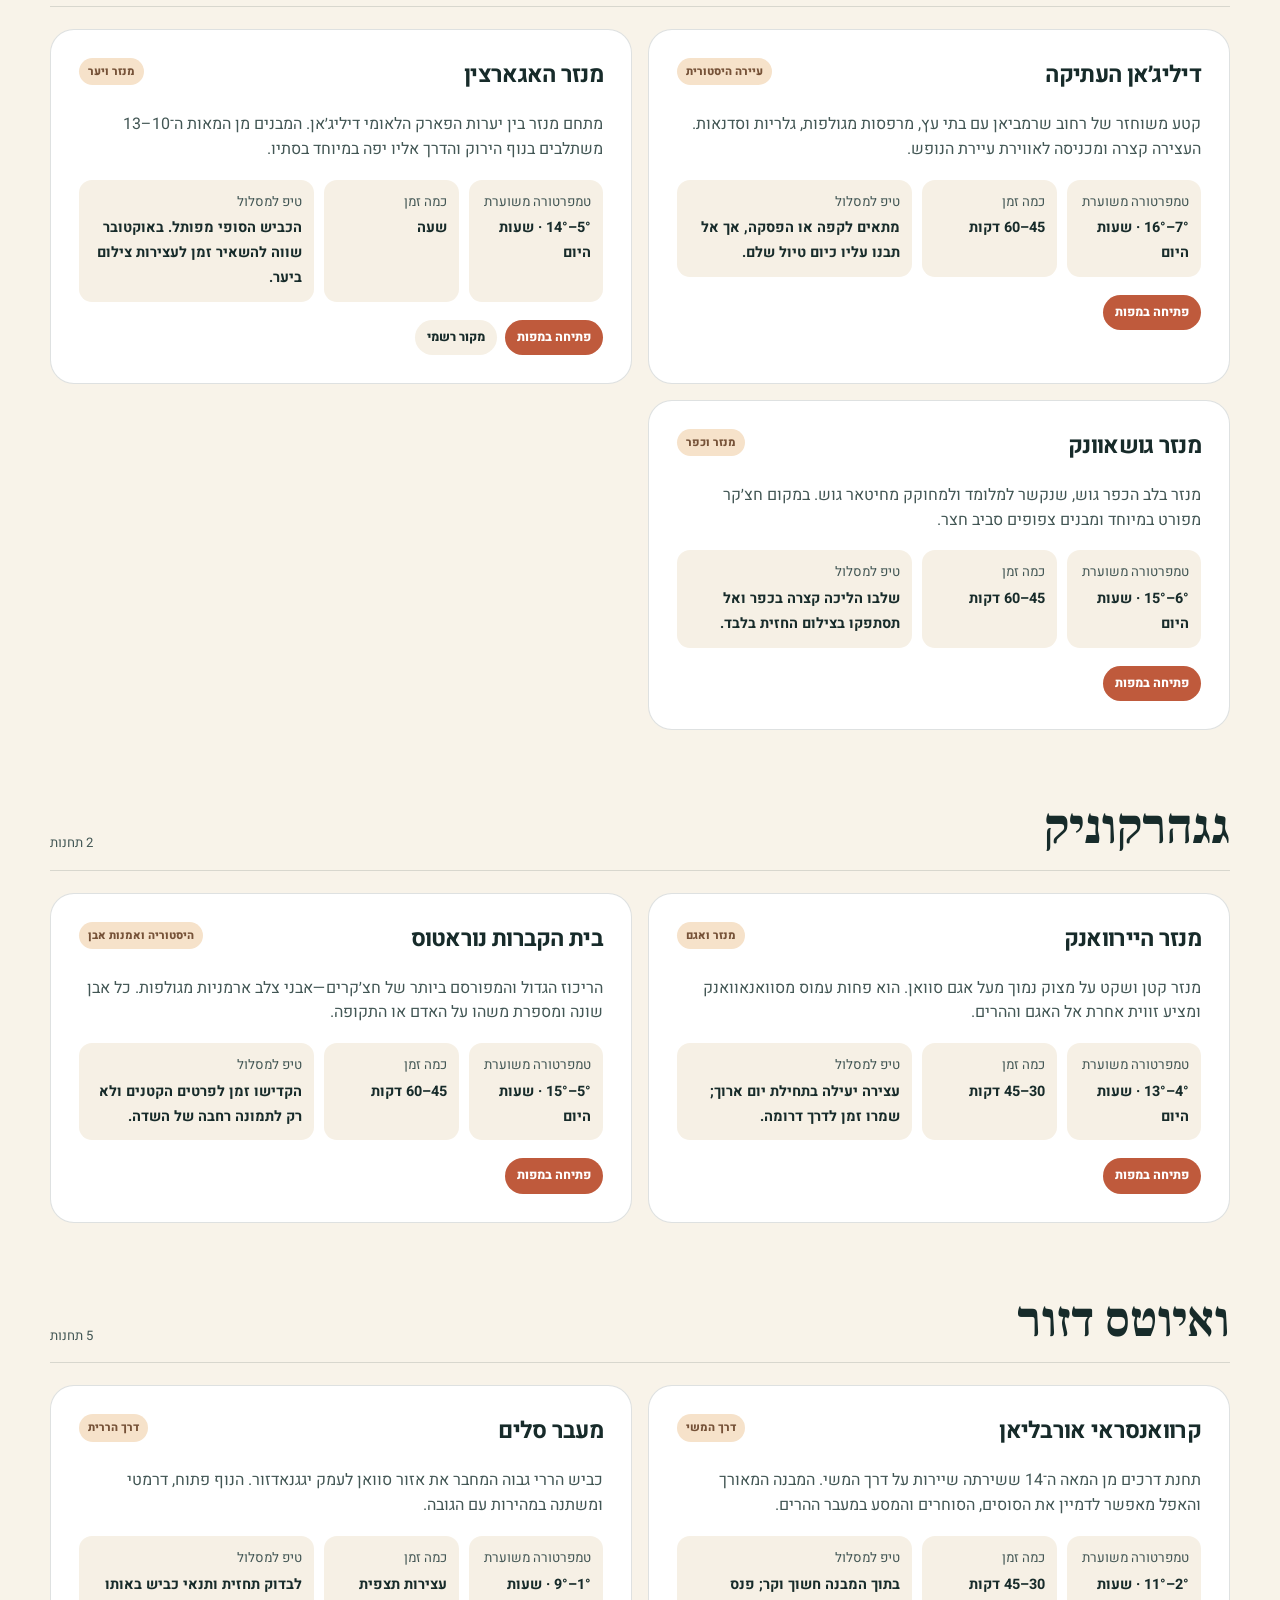
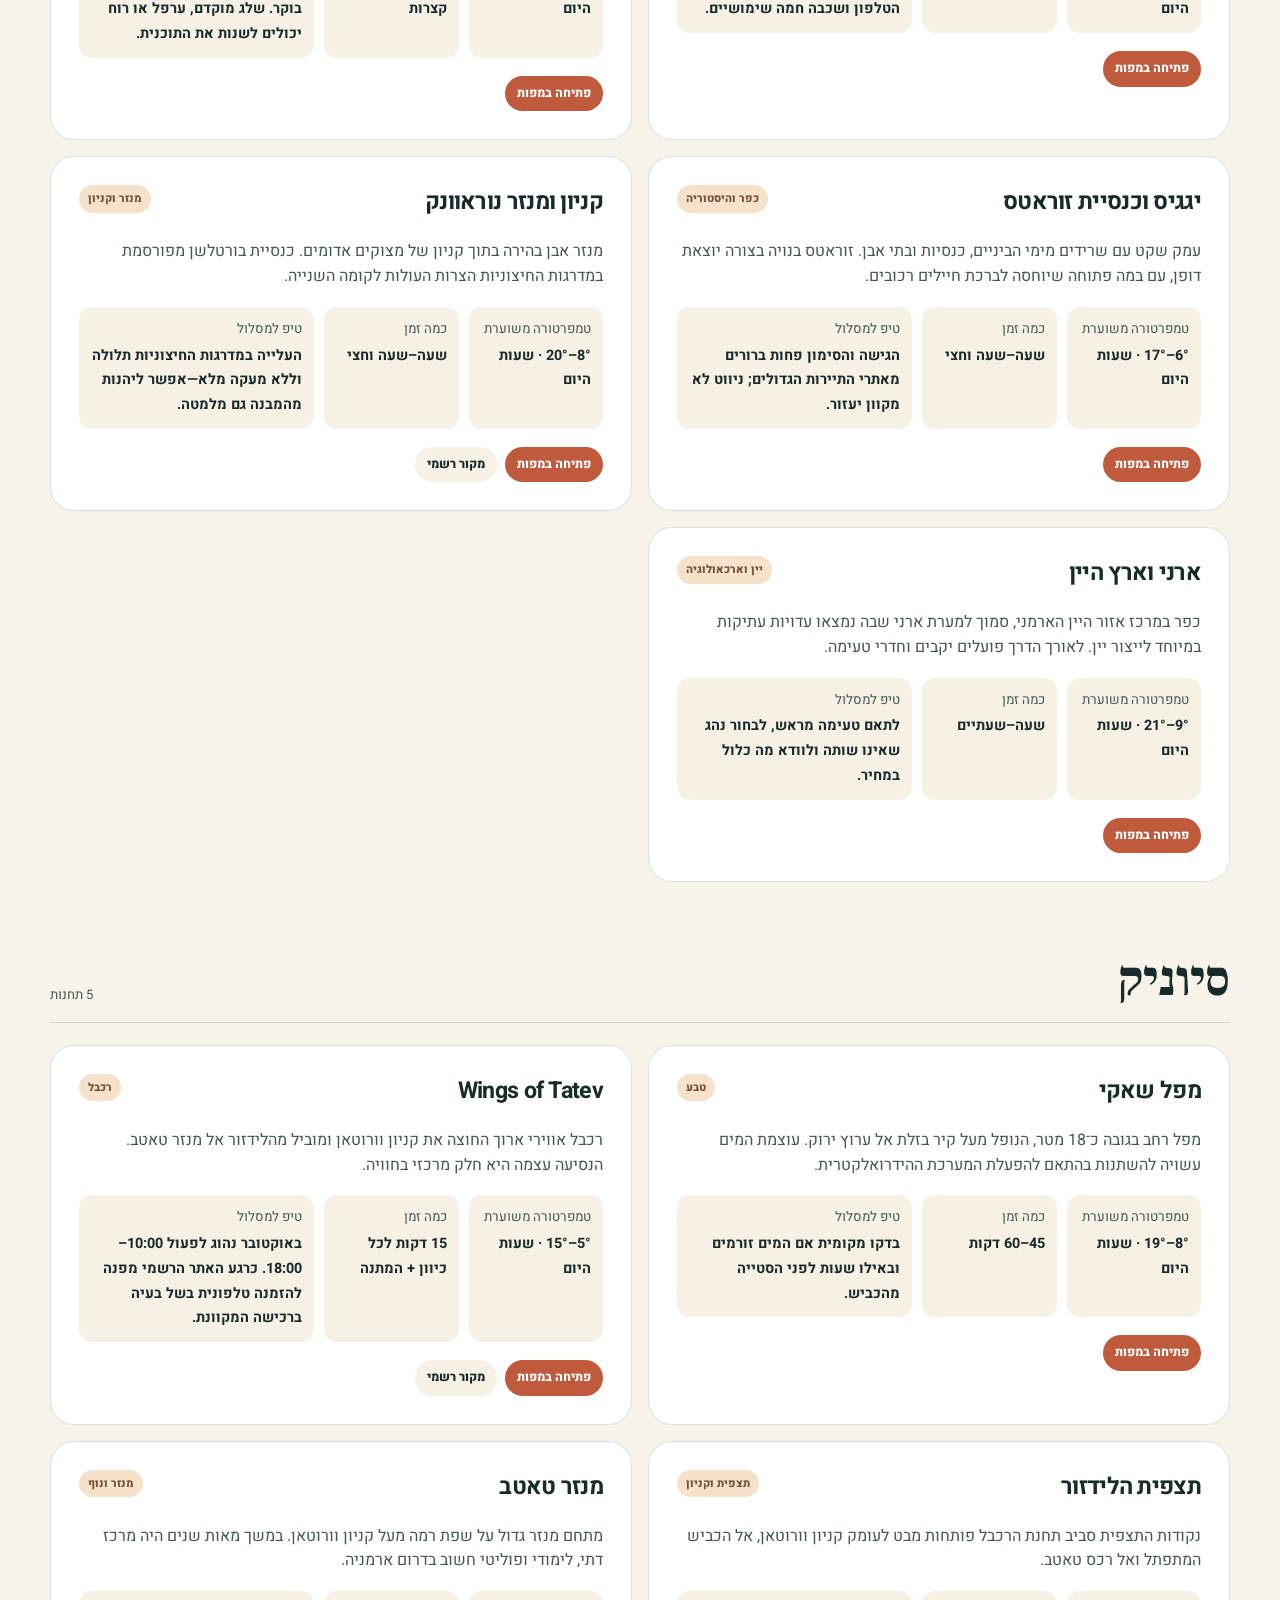
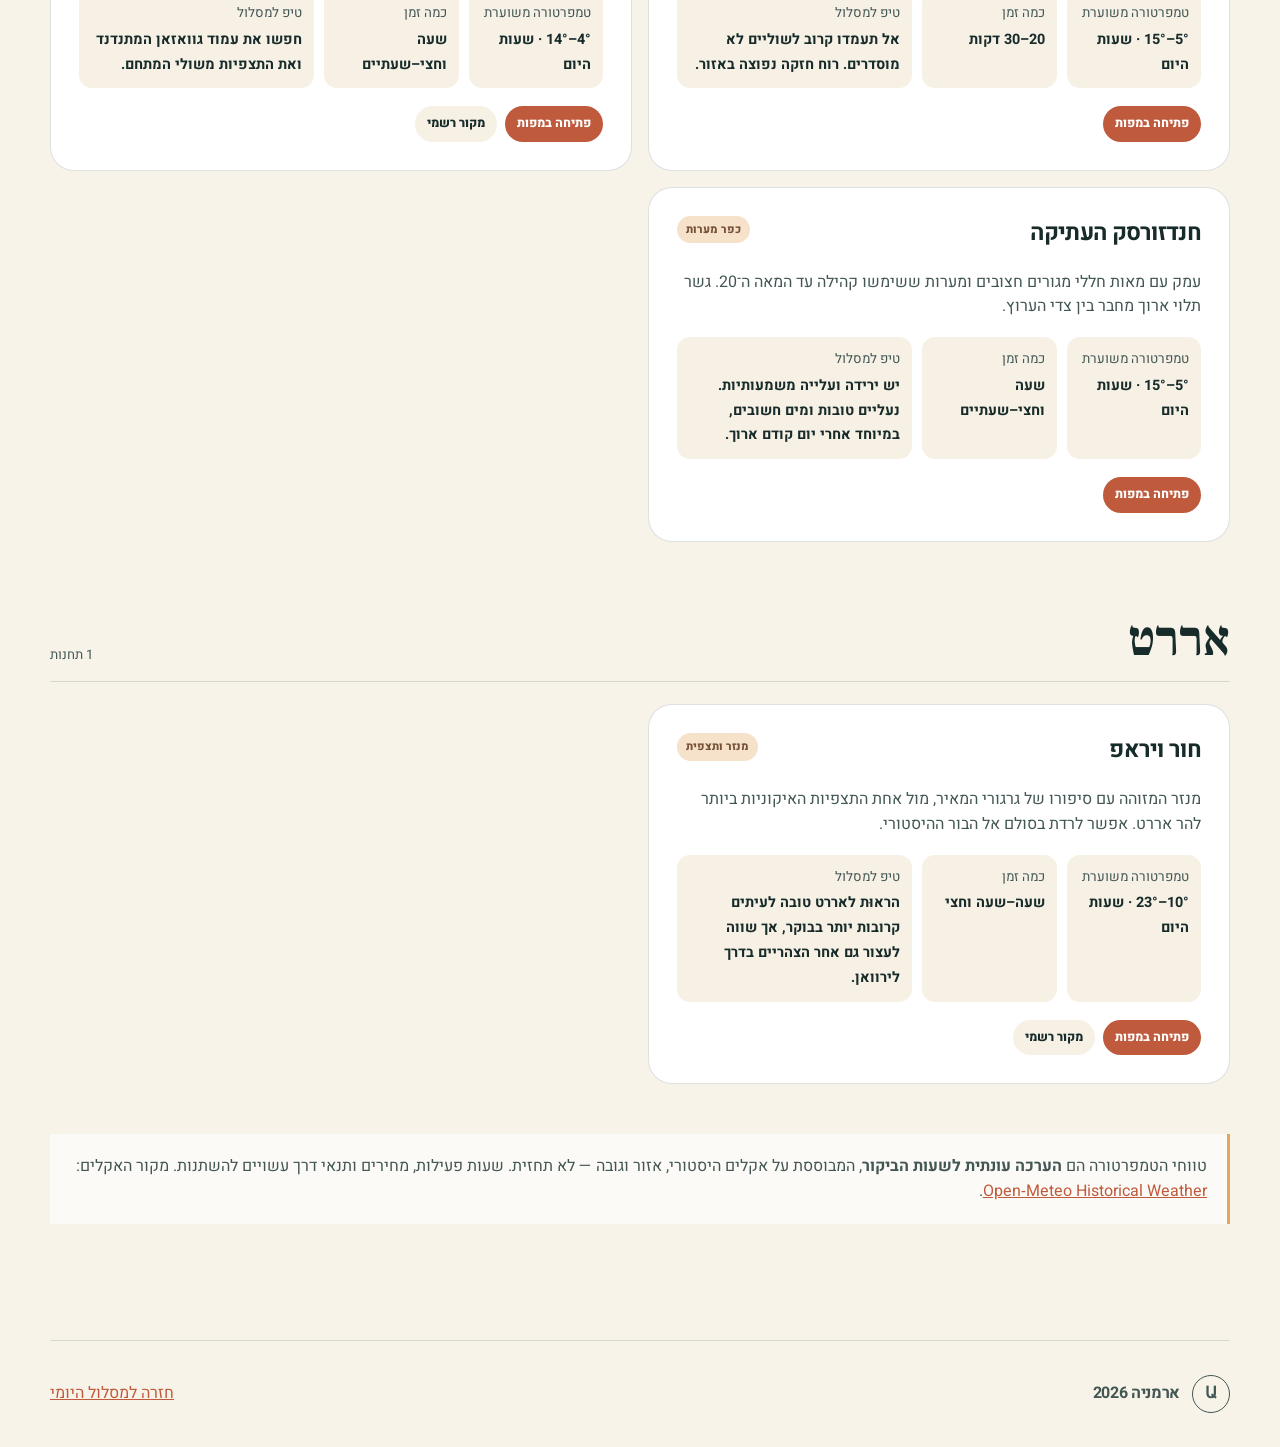
==== commit 9ab50837: "Fix missing forecast values and add temperature estimates" ====
--- a/attractions.html
+++ b/attractions.html
@@ -9,8 +9,8 @@
   <link rel="preconnect" href="https://fonts.googleapis.com">
   <link rel="preconnect" href="https://fonts.gstatic.com" crossorigin>
   <link href="https://fonts.googleapis.com/css2?family=Heebo:wght@400;500;600;700;800&family=Frank+Ruhl+Libre:wght@600;700&display=swap" rel="stylesheet">
-  <link rel="stylesheet" href="styles.css?v=armenia-2">
-  <link rel="stylesheet" href="attractions.css?v=armenia-2">
+  <link rel="stylesheet" href="styles.css?v=armenia-3">
+  <link rel="stylesheet" href="attractions.css?v=armenia-3">
 </head>
 <body class="guide-page">
   <header class="guide-hero">
@@ -33,13 +33,13 @@
     </div>
     <div class="region-nav" id="region-nav" aria-label="סינון לפי אזור"></div>
     <div class="attractions-list" id="attractions-list"></div>
-    <p class="guide-note">שעות פעילות, מחירים ותנאי דרך עשויים להשתנות. מומלץ לפתוח את המקור הרשמי ואת המפה סמוך לכל ביקור.</p>
+    <p class="guide-note">טווחי הטמפרטורה הם <strong>הערכה עונתית לשעות הביקור</strong>, המבוססת על אקלים היסטורי, אזור וגובה — לא תחזית. שעות פעילות, מחירים ותנאי דרך עשויים להשתנות. מקור האקלים: <a href="https://open-meteo.com/en/docs/historical-weather-api" target="_blank" rel="noreferrer">Open‑Meteo Historical Weather</a>.</p>
   </main>
 
   <footer class="guide-footer shell">
     <div class="brand"><span class="brand-mark" aria-hidden="true">Ա</span><span>ארמניה 2026</span></div>
     <a href="index.html#route">חזרה למסלול היומי</a>
   </footer>
-  <script src="attractions.js?v=armenia-2"></script>
+  <script src="attractions.js?v=armenia-3"></script>
 </body>
 </html>
--- a/attractions.css
+++ b/attractions.css
@@ -25,7 +25,7 @@
 .attraction-card h3 { margin: 0; font-size: 1.45rem; letter-spacing: -.03em; }
 .site-type { flex: 0 0 auto; padding: 5px 9px; border-radius: 99px; color: #765238; background: #f6e2ca; font-size: .7rem; font-weight: 800; }
 .attraction-card > p { margin: 18px 0; color: var(--ink-soft); }
-.fact-row { display: grid; grid-template-columns: 1fr 1fr; gap: 10px; }
+.fact-row { display: grid; grid-template-columns: .8fr .8fr 1.4fr; gap: 10px; }
 .fact { padding: 12px; border-radius: 13px; background: var(--cream); }
 .fact small { display: block; margin-bottom: 3px; color: var(--ink-soft); }
 .fact strong { font-size: .9rem; }
@@ -33,6 +33,7 @@
 .card-action { display: inline-flex; padding: 8px 12px; border-radius: 99px; color: #fff; background: var(--terracotta); font-size: .78rem; font-weight: 800; }
 .card-action.secondary { color: var(--ink); background: var(--cream); }
 .guide-note { margin-top: 50px; padding: 20px; border-right: 3px solid var(--apricot); color: var(--ink-soft); background: rgba(255,255,255,.6); }
+.guide-note a { color: var(--terracotta); text-decoration: underline; }
 .guide-footer { display: flex; align-items: center; justify-content: space-between; gap: 20px; padding-block: 34px; border-top: 1px solid var(--line); color: var(--ink-soft); }
 .guide-footer > a { color: var(--terracotta); text-decoration: underline; }
 .empty-state { padding: 70px 20px; text-align: center; color: var(--ink-soft); }
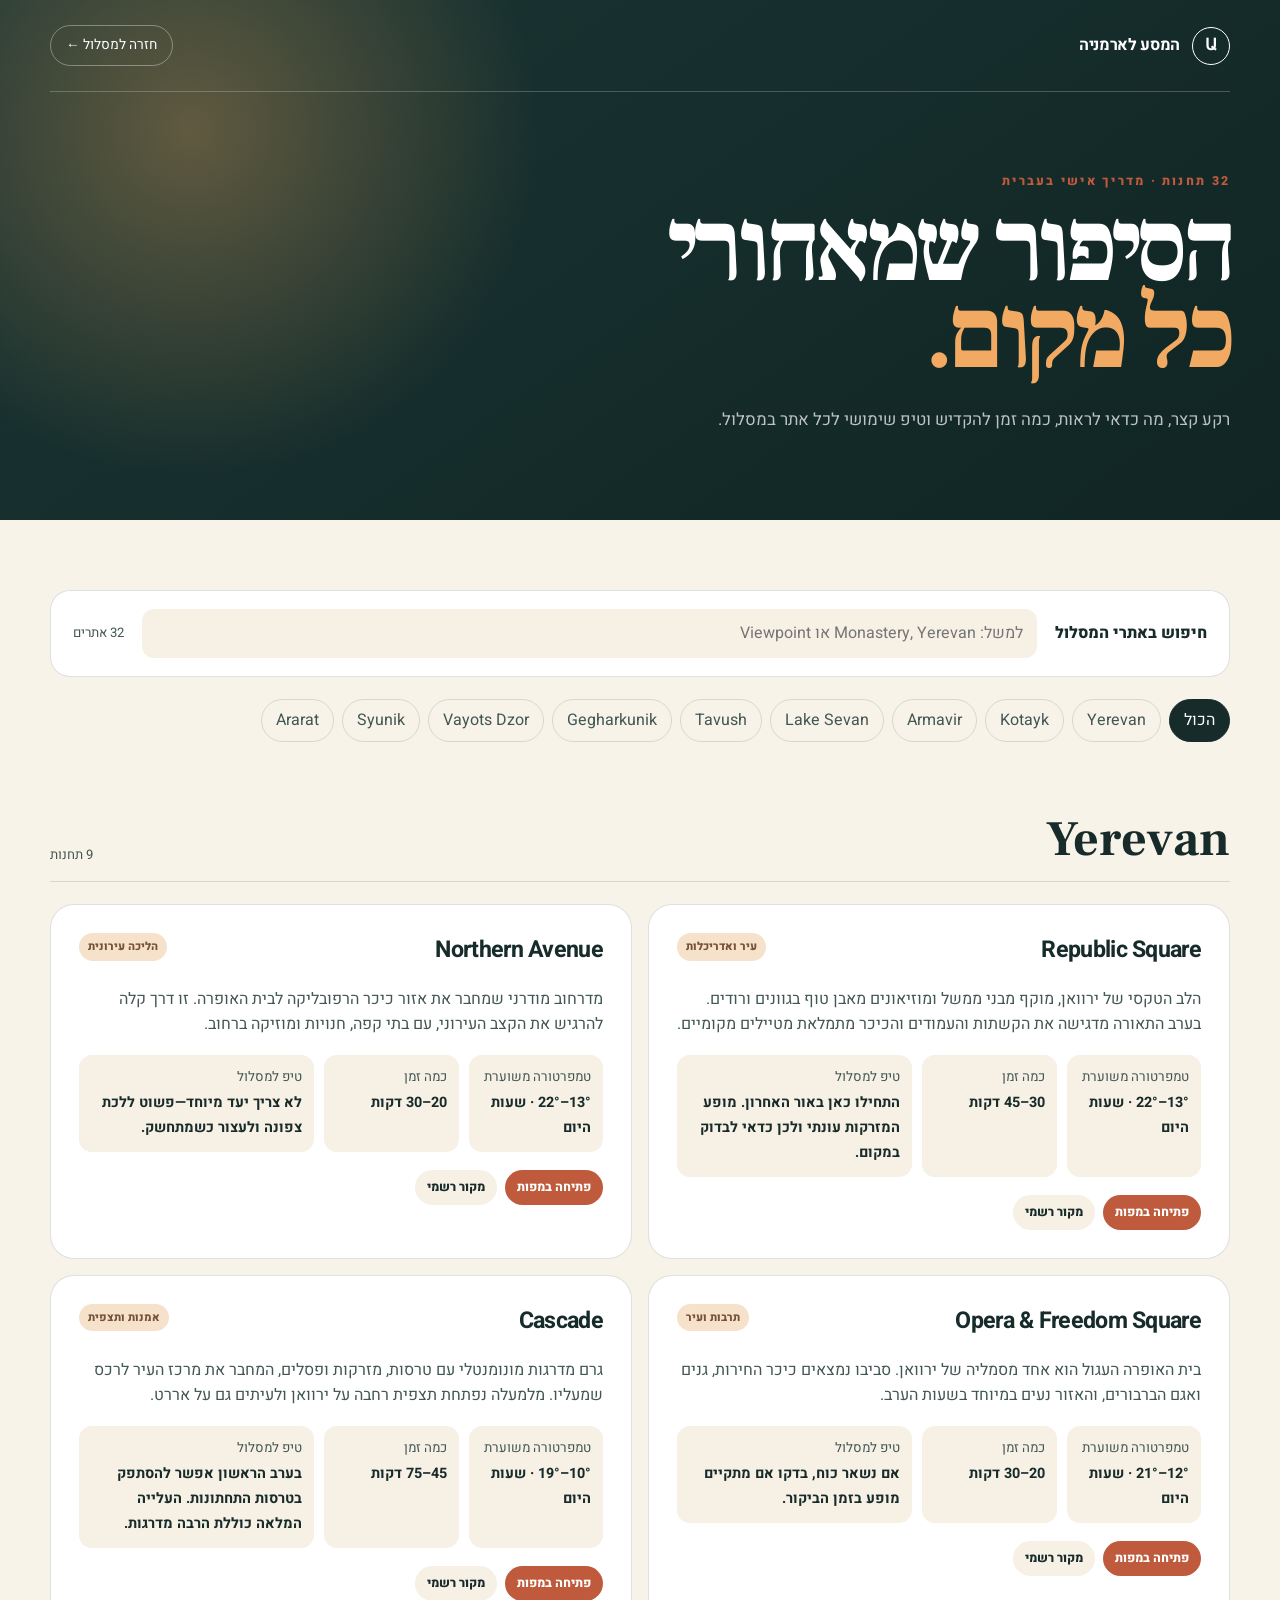
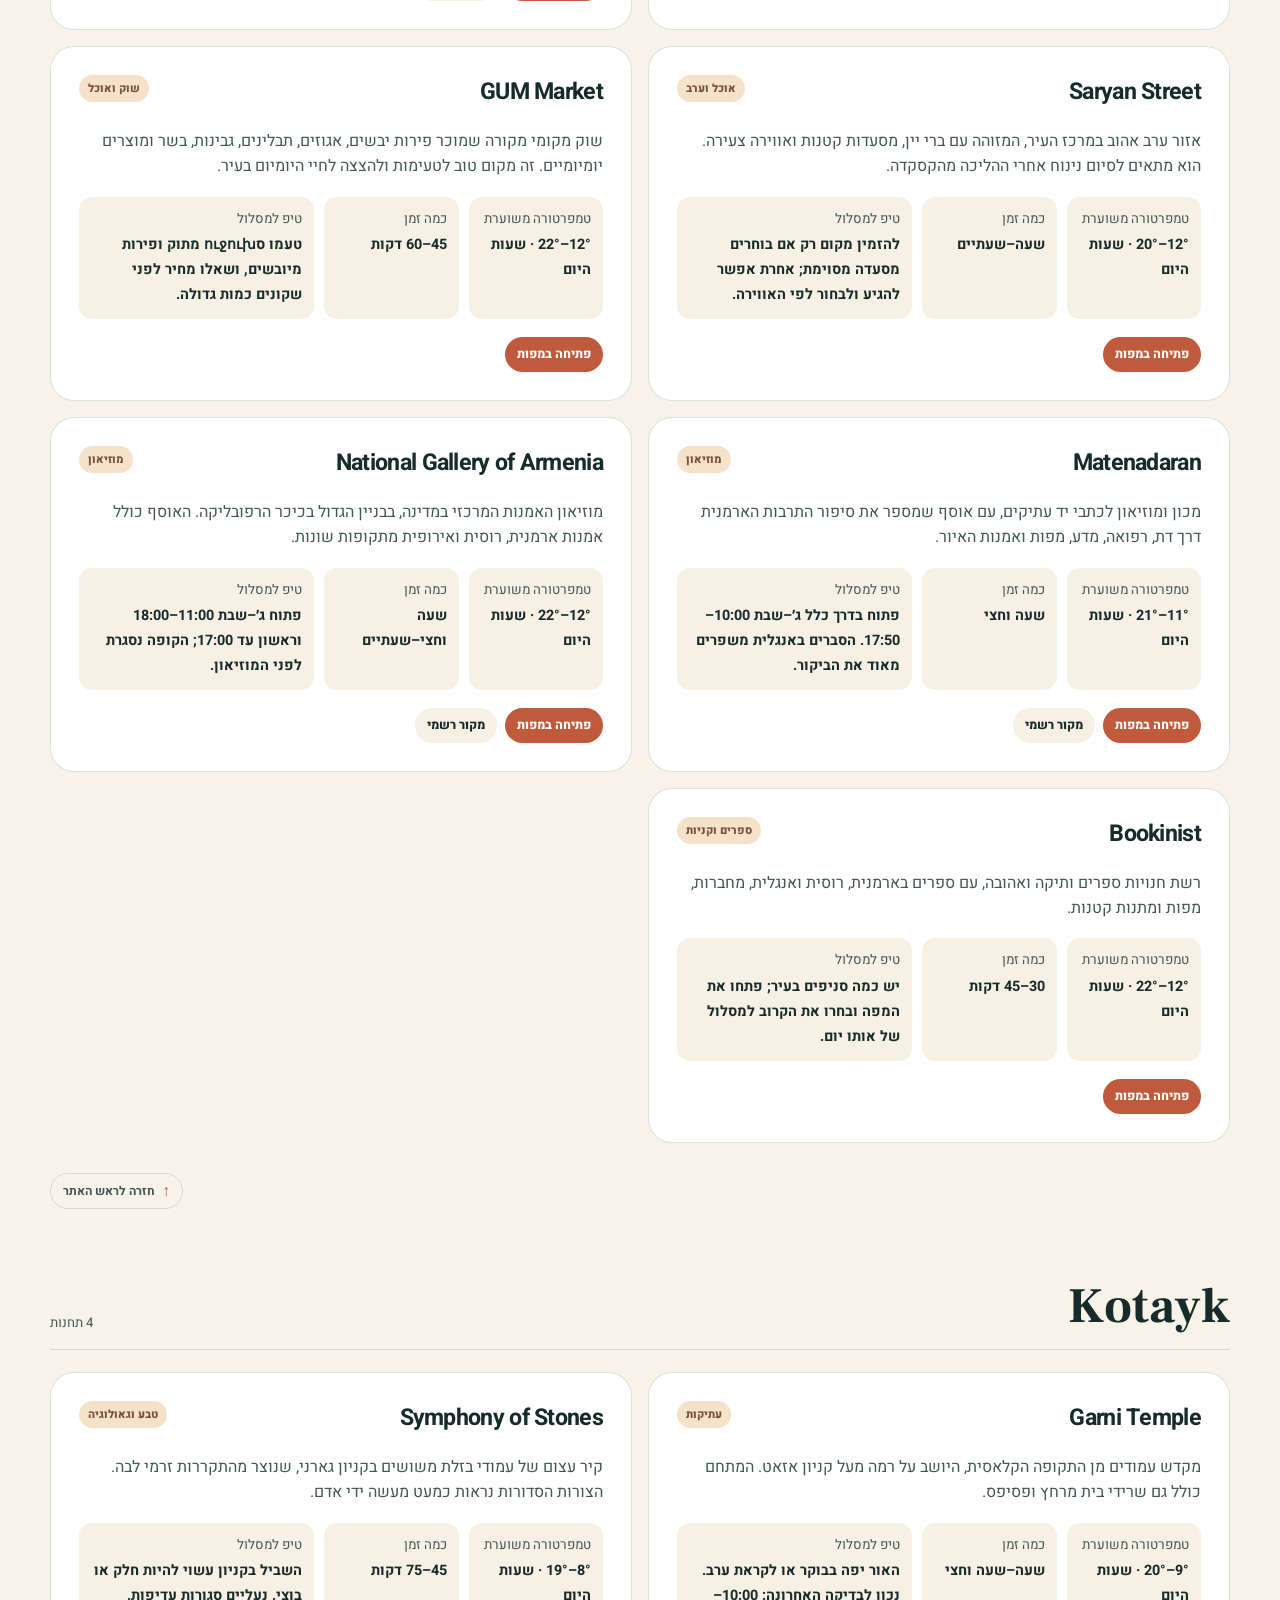
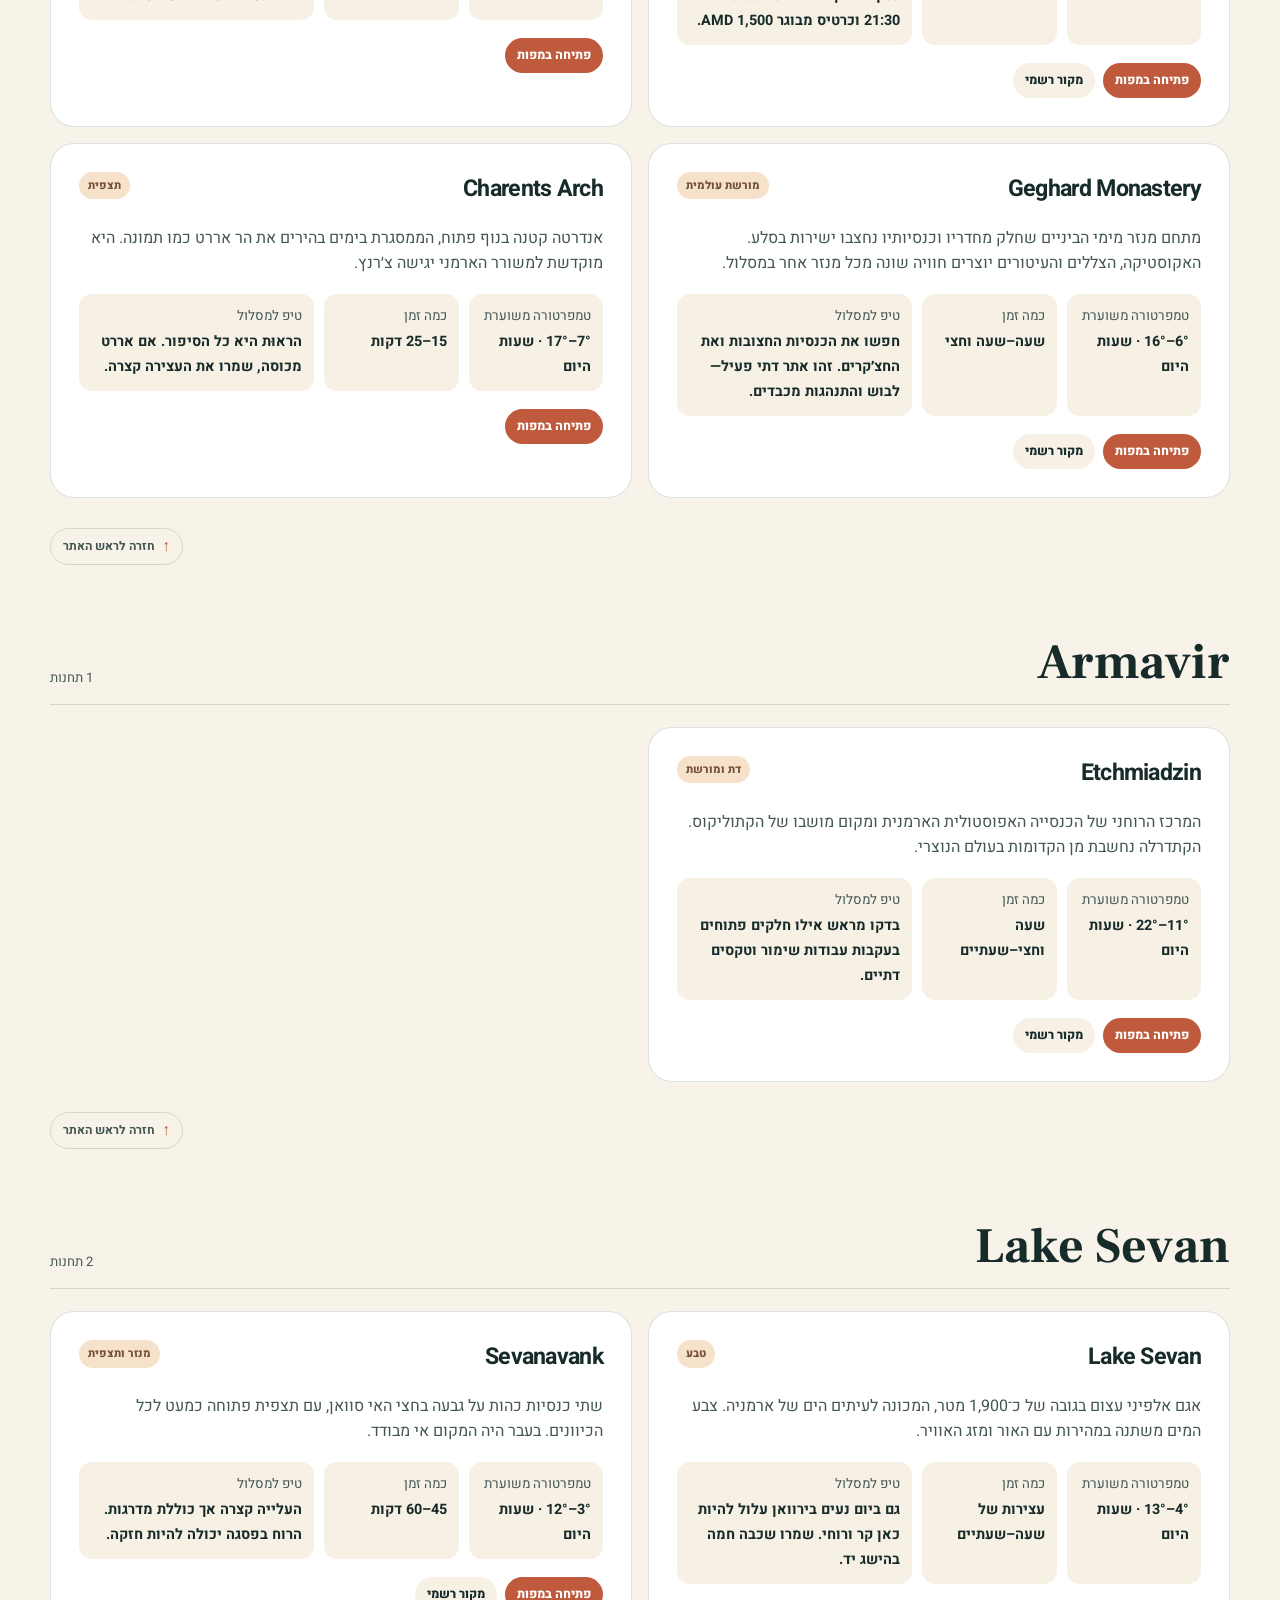
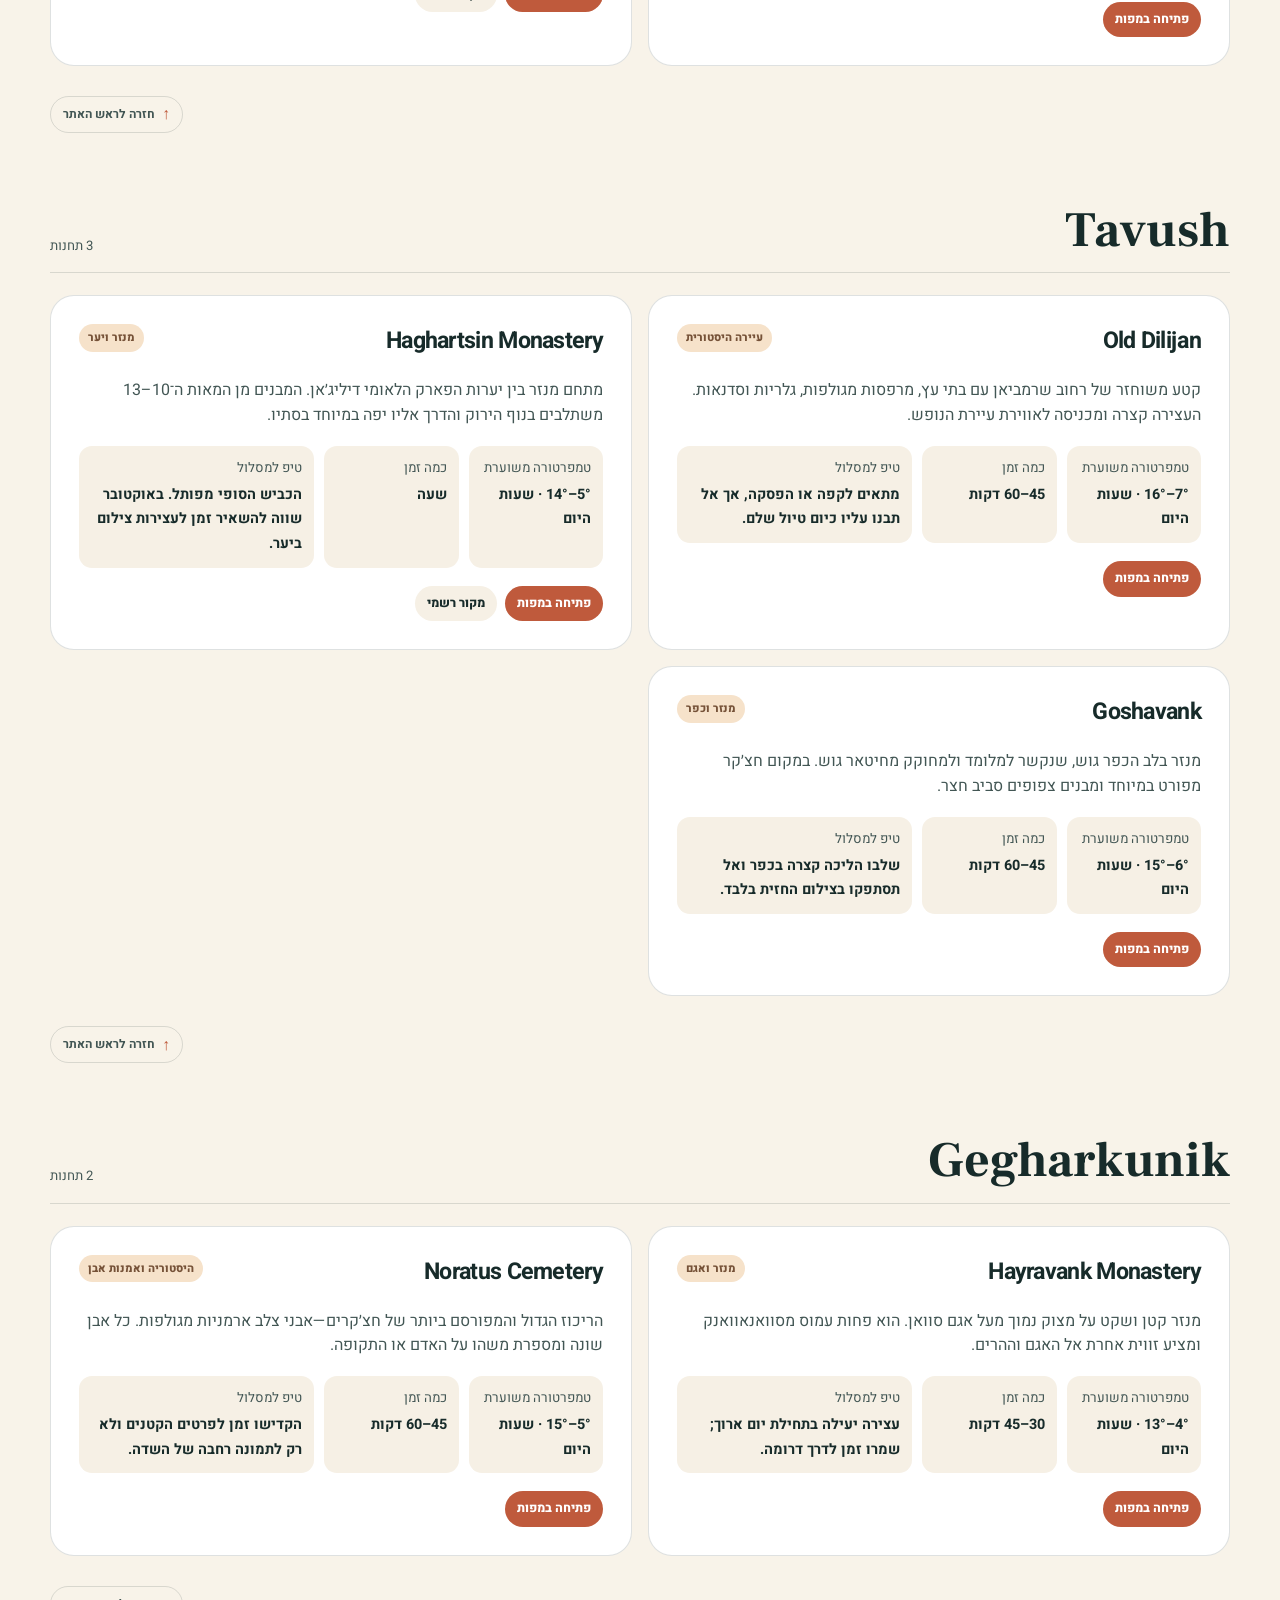
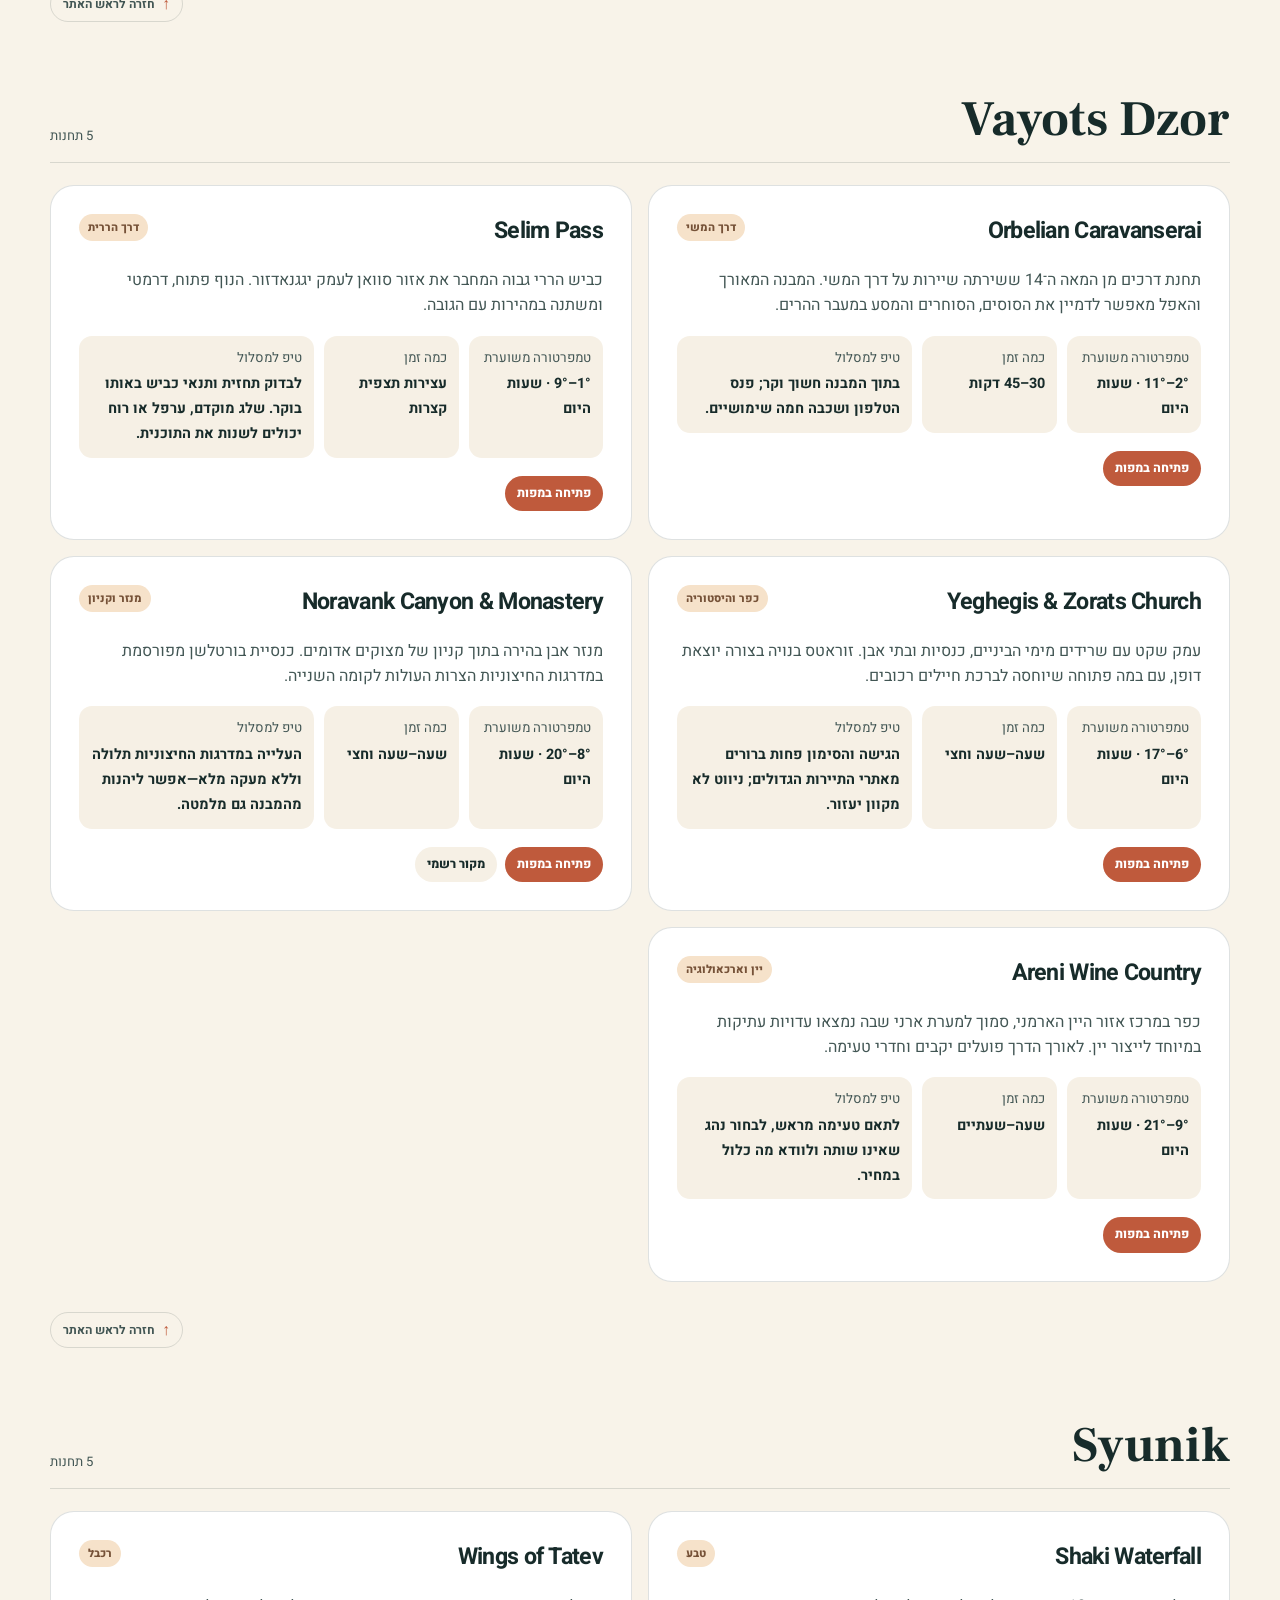
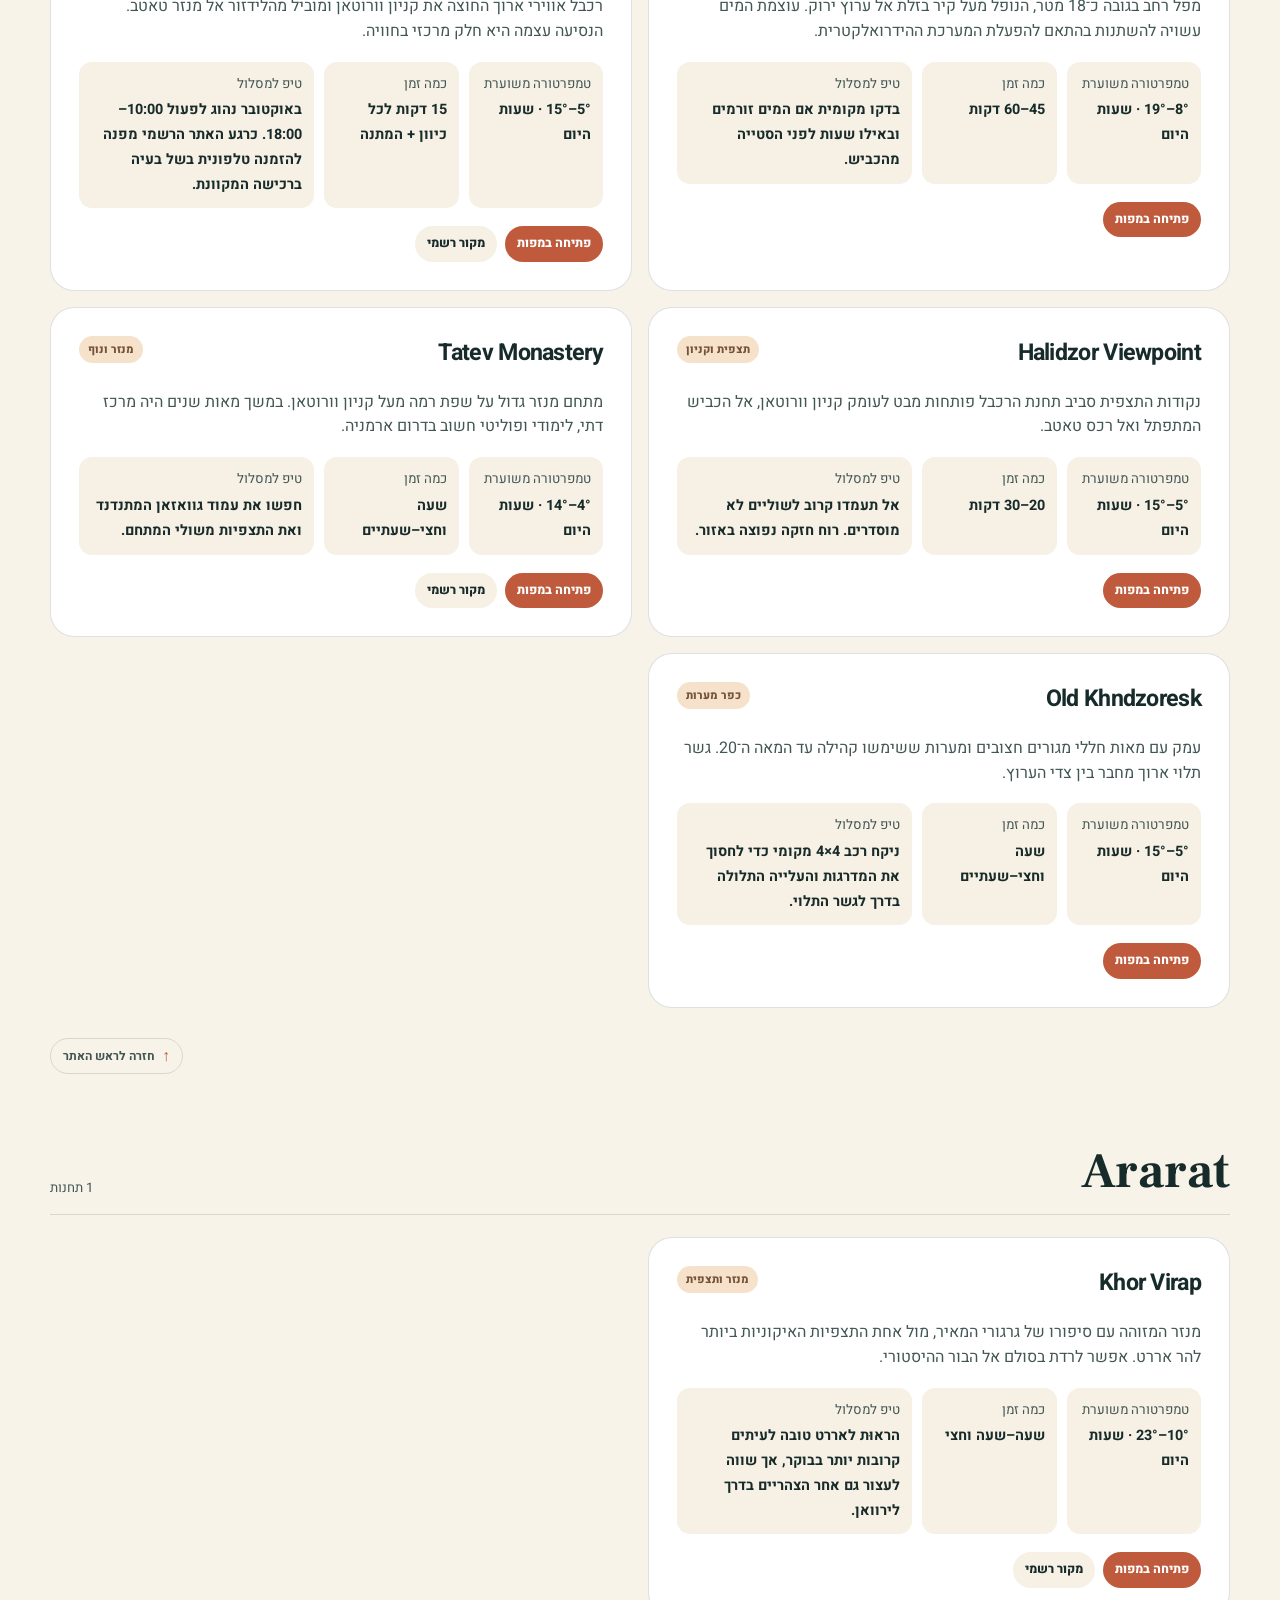
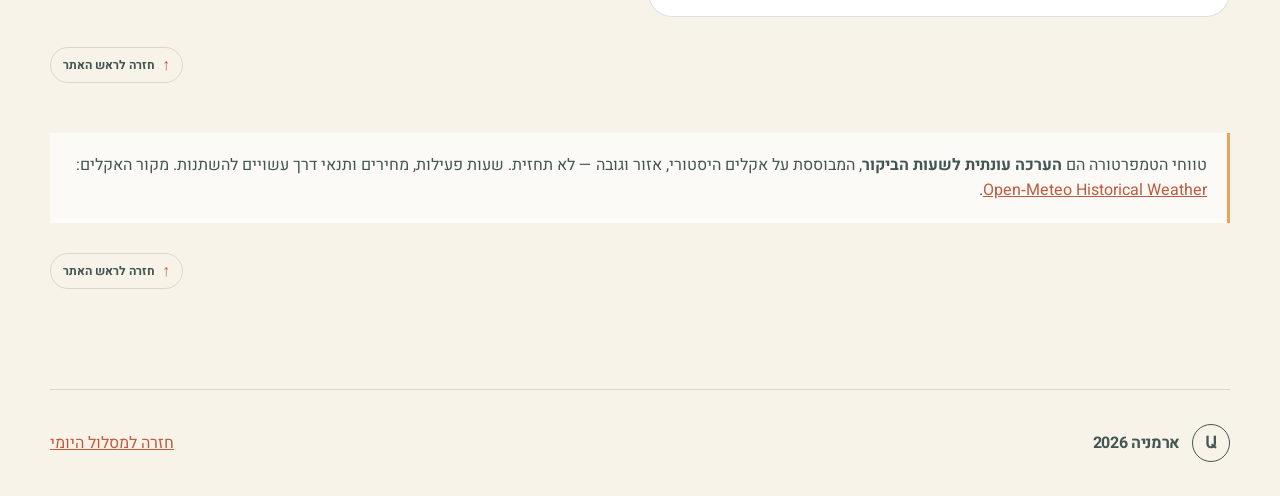
==== commit 6427fa80: "Add currency converter and standardize site navigation" ====
--- a/attractions.html
+++ b/attractions.html
@@ -9,10 +9,10 @@
   <link rel="preconnect" href="https://fonts.googleapis.com">
   <link rel="preconnect" href="https://fonts.gstatic.com" crossorigin>
   <link href="https://fonts.googleapis.com/css2?family=Heebo:wght@400;500;600;700;800&family=Frank+Ruhl+Libre:wght@600;700&display=swap" rel="stylesheet">
-  <link rel="stylesheet" href="styles.css?v=armenia-3">
-  <link rel="stylesheet" href="attractions.css?v=armenia-3">
+  <link rel="stylesheet" href="styles.css?v=armenia-11">
+  <link rel="stylesheet" href="attractions.css?v=armenia-11">
 </head>
-<body class="guide-page">
+<body class="guide-page" id="page-top">
   <header class="guide-hero">
     <nav class="topbar shell" aria-label="ניווט">
       <a class="brand" href="index.html"><span class="brand-mark" aria-hidden="true">Ա</span><span>המסע לארמניה</span></a>
@@ -28,18 +28,19 @@
   <main class="guide-main shell">
     <div class="guide-toolbar">
       <label for="site-search">חיפוש באתרי המסלול</label>
-      <input id="site-search" type="search" placeholder="למשל: מנזר, ירוואן או תצפית">
+      <input id="site-search" type="search" placeholder="למשל: Monastery, Yerevan או Viewpoint">
       <span id="result-count"></span>
     </div>
     <div class="region-nav" id="region-nav" aria-label="סינון לפי אזור"></div>
     <div class="attractions-list" id="attractions-list"></div>
     <p class="guide-note">טווחי הטמפרטורה הם <strong>הערכה עונתית לשעות הביקור</strong>, המבוססת על אקלים היסטורי, אזור וגובה — לא תחזית. שעות פעילות, מחירים ותנאי דרך עשויים להשתנות. מקור האקלים: <a href="https://open-meteo.com/en/docs/historical-weather-api" target="_blank" rel="noreferrer">Open‑Meteo Historical Weather</a>.</p>
+    <a class="section-top-link" href="#page-top"><span aria-hidden="true">↑</span> חזרה לראש האתר</a>
   </main>
 
   <footer class="guide-footer shell">
     <div class="brand"><span class="brand-mark" aria-hidden="true">Ա</span><span>ארמניה 2026</span></div>
     <a href="index.html#route">חזרה למסלול היומי</a>
   </footer>
-  <script src="attractions.js?v=armenia-3"></script>
+  <script src="attractions.js?v=armenia-11"></script>
 </body>
 </html>
--- a/styles.css
+++ b/styles.css
@@ -12,6 +12,7 @@
 }
 
 * { box-sizing: border-box; }
+.sr-only { position: absolute; width: 1px; height: 1px; padding: 0; margin: -1px; overflow: hidden; clip: rect(0 0 0 0); white-space: nowrap; border: 0; }
 html { scroll-behavior: smooth; }
 body {
   margin: 0;
@@ -26,7 +27,7 @@
 .section-pad { padding-block: 104px; }
 
 .hero {
-  min-height: 780px;
+  min-height: 920px;
   color: #fff;
   position: relative;
   isolation: isolate;
@@ -45,8 +46,15 @@
 .nav-links { display: flex; align-items: center; gap: 34px; font-size: .95rem; }
 .nav-links a { opacity: .82; transition: opacity .2s; }
 .nav-links a:hover { opacity: 1; }
-.menu-button { display: none; border: 1px solid rgba(255,255,255,.4); background: transparent; color: #fff; padding: 8px 14px; border-radius: 99px; }
-.hero-content { padding-top: 112px; }
+.menu-button { width: 44px; height: 44px; display: none; position: relative; padding: 0; border: 1px solid rgba(255,255,255,.4); border-radius: 50%; background: transparent; color: #fff; }
+.menu-button i { position: absolute; left: 11px; width: 20px; height: 2px; border-radius: 2px; background: currentColor; transition: transform .2s, opacity .2s, top .2s; }
+.menu-button i:nth-child(1) { top: 13px; }
+.menu-button i:nth-child(2) { top: 20px; }
+.menu-button i:nth-child(3) { top: 27px; }
+.menu-button[aria-expanded="true"] i:nth-child(1) { top: 20px; transform: rotate(45deg); }
+.menu-button[aria-expanded="true"] i:nth-child(2) { opacity: 0; }
+.menu-button[aria-expanded="true"] i:nth-child(3) { top: 20px; transform: rotate(-45deg); }
+.hero-content { padding-top: 48px; }
 .eyebrow, .kicker { margin: 0 0 14px; font-size: .78rem; font-weight: 800; letter-spacing: .18em; text-transform: uppercase; color: var(--terracotta); }
 .hero .eyebrow { color: #ffcd96; }
 .hero h1 { max-width: 680px; margin: 0; font: 700 clamp(4.2rem, 9vw, 8.7rem)/.82 "Frank Ruhl Libre", serif; letter-spacing: -.065em; }
@@ -66,7 +74,7 @@
 .split-heading { display: flex; align-items: end; justify-content: space-between; gap: 40px; margin-bottom: 48px; }
 .split-heading > p { max-width: 450px; margin: 0; color: var(--ink-soft); }
 .summary-grid { display: grid; grid-template-columns: 1.35fr 1fr 1fr; gap: 18px; margin-top: 54px; }
-.summary-card { min-height: 310px; display: flex; flex-direction: column; padding: 30px; border: 1px solid var(--line); border-radius: var(--radius); background: #fff; }
+.summary-card { min-width: 0; min-height: 310px; display: flex; flex-direction: column; padding: 30px; border: 1px solid var(--line); border-radius: var(--radius); background: #fff; }
 .summary-card h3 { margin: auto 0 8px; font-size: 1.35rem; }
 .summary-card p { margin: 0; color: var(--ink-soft); }
 .card-number { font-size: .72rem; font-weight: 800; color: var(--terracotta); }
@@ -80,19 +88,34 @@
 .mini-route { display: flex; align-items: center; gap: 8px; margin-top: 30px; overflow: hidden; font-size: .72rem; white-space: nowrap; }
 .mini-route i { flex: 1; min-width: 14px; height: 1px; background: var(--line); }
 
-.weather-section { padding-bottom: 104px; }
-.weather-header { display: flex; justify-content: space-between; align-items: end; gap: 30px; margin-bottom: 28px; }
-.weather-header h2 { margin: 0; font: 700 2.5rem/1 "Frank Ruhl Libre", serif; }
-.weather-header > p { margin: 0; color: var(--ink-soft); font-size: .82rem; }
+.currency-converter { margin-top: 14px; padding: 13px 16px; border: 1px solid rgba(255,255,255,.22); border-radius: 18px; background: rgba(7,25,25,.52); backdrop-filter: blur(8px); }
+.currency-head, .currency-foot { display: flex; align-items: center; justify-content: space-between; gap: 16px; }
+.currency-head strong { color: #ffcd96; font-size: .78rem; letter-spacing: .05em; }
+.currency-head span, .currency-foot { color: rgba(255,255,255,.65); font-size: .68rem; }
+.currency-grid { display: grid; grid-template-columns: repeat(3, 1fr); gap: 9px; margin: 10px 0 8px; }
+.currency-grid label { display: block; }
+.currency-grid label > span { display: block; margin-bottom: 4px; color: rgba(255,255,255,.72); font-size: .67rem; }
+.currency-grid input { width: 100%; height: 38px; padding: 0 10px; border: 1px solid rgba(255,255,255,.2); border-radius: 10px; outline: 0; color: #fff; background: rgba(255,255,255,.09); font: 700 1rem/1 "Heebo", Arial, sans-serif; direction: ltr; }
+.currency-grid input:focus { border-color: #ffcd96; box-shadow: 0 0 0 2px rgba(255,205,150,.15); }
+.currency-grid input:disabled { opacity: .5; }
+.currency-foot a { text-decoration: underline; text-underline-offset: 2px; }
+
+.hero-weather { padding-top: 18px; }
+.hero-weather-head { display: flex; justify-content: space-between; gap: 20px; margin-bottom: 10px; color: rgba(255,255,255,.72); font-size: .76rem; }
+.hero-weather-head > span:first-child { color: #ffcd96; font-weight: 800; letter-spacing: .08em; }
 .weather-grid { display: grid; grid-template-columns: repeat(4, 1fr); gap: 12px; }
-.weather-card { min-height: 160px; padding: 22px; border: 1px solid var(--line); border-radius: 22px; background: #fff; }
-.weather-card .weather-place { display: flex; justify-content: space-between; gap: 10px; color: var(--ink-soft); font-size: .78rem; }
-.weather-card .weather-main { display: flex; align-items: center; gap: 14px; margin-top: 25px; }
-.weather-icon { font-size: 2.2rem; }
-.weather-temp { font-size: 1.85rem; font-weight: 800; letter-spacing: -.04em; direction: ltr; }
-.weather-desc { display: block; color: var(--ink-soft); font-size: .8rem; }
-.weather-card.pending { background: var(--cream); }
-.weather-card.pending .weather-main { color: var(--ink-soft); font-size: .88rem; }
+.weather-card { min-height: 105px; padding: 14px 16px; border: 1px solid rgba(255,255,255,.22); border-radius: 18px; color: #fff; background: rgba(7,25,25,.42); backdrop-filter: blur(8px); }
+.weather-card .weather-place { display: flex; justify-content: space-between; gap: 8px; color: rgba(255,255,255,.72); font-size: .72rem; }
+.weather-card .weather-main { display: flex; align-items: center; gap: 10px; margin-top: 12px; }
+.weather-icon { font-size: 1.55rem; }
+.weather-temp { font-size: 1.35rem; font-weight: 800; letter-spacing: -.04em; direction: ltr; }
+.weather-desc { display: block; color: rgba(255,255,255,.68); font-size: .72rem; }
+.weather-card.pending { background: rgba(7,25,25,.3); }
+
+.food-section { background: #efe6d6; }
+.food-figure { margin: 0; }
+.food-figure img { width: 100%; display: block; border-radius: var(--radius); box-shadow: var(--shadow); }
+.food-figure figcaption { margin-top: 14px; color: var(--ink-soft); font-size: .82rem; }
 
 .route-section { background: var(--cream); }
 .day-tabs { display: grid; grid-template-columns: repeat(8, 1fr); gap: 8px; margin-bottom: 16px; }
@@ -109,6 +132,18 @@
 .day-detail h4 { margin: 0 0 24px; font-size: .85rem; color: var(--terracotta); letter-spacing: .08em; }
 .day-meta { display: flex; gap: 8px; flex-wrap: wrap; margin: -8px 0 24px; }
 .day-meta span { padding: 6px 10px; border-radius: 99px; color: var(--ink-soft); background: var(--cream); font-size: .74rem; font-weight: 700; }
+.day-weather { margin: 0 0 28px; padding: 18px; border-radius: 20px; background: var(--cream); }
+.day-weather-head { display: flex; align-items: center; justify-content: space-between; gap: 12px; margin-bottom: 12px; }
+.day-weather-head strong { font-size: .88rem; }
+.day-weather-head span { color: var(--ink-soft); font-size: .7rem; }
+.day-weather-grid { display: grid; grid-template-columns: repeat(3, 1fr); gap: 8px; }
+.day-weather-card { min-width: 0; padding: 11px 12px; border: 1px solid var(--line); border-radius: 14px; background: #fff; }
+.day-weather-place { display: flex; justify-content: space-between; gap: 6px; color: var(--ink-soft); font-size: .68rem; }
+.day-weather-place strong { overflow: hidden; color: var(--ink); text-overflow: ellipsis; white-space: nowrap; }
+.day-weather-main { display: flex; align-items: center; gap: 7px; margin-top: 8px; }
+.day-weather-icon { font-size: 1.15rem; }
+.day-weather-temp { font-weight: 800; direction: ltr; }
+.day-weather-rain { display: block; color: var(--ink-soft); font-size: .64rem; }
 .stop-list { list-style: none; margin: 0; padding: 0; }
 .stop-list li { position: relative; padding: 0 36px 22px 0; border-right: 1px solid var(--line); }
 .stop-list li::before { content: ""; position: absolute; right: -6px; top: 5px; width: 11px; height: 11px; border-radius: 50%; background: var(--apricot); box-shadow: 0 0 0 5px #fff; }
@@ -166,6 +201,17 @@
 .check-item:has(input:checked) .check-text { opacity: .48; text-decoration: line-through; }
 .reset-button { margin-top: 24px; border: 0; padding: 0; color: rgba(255,255,255,.58); background: transparent; cursor: pointer; text-decoration: underline; }
 
+.section-top-link { width: fit-content; display: flex; align-items: center; gap: 7px; margin-top: 30px; margin-inline-start: auto; padding: 8px 12px; border: 1px solid var(--line); border-radius: 99px; color: var(--ink-soft); font-size: .75rem; font-weight: 700; }
+.section-top-link span { color: var(--terracotta); font-size: 1rem; line-height: 1; }
+.travel-top-link { grid-column: 1 / -1; }
+.light-top-link { color: rgba(255,255,255,.72); border-color: rgba(255,255,255,.24); }
+.light-top-link span { color: var(--apricot); }
+
+.back-to-top { position: fixed; left: 22px; bottom: 22px; z-index: 20; display: flex; align-items: center; gap: 8px; padding: 10px 14px; border: 1px solid rgba(255,255,255,.45); border-radius: 99px; color: #fff; background: rgba(23,43,42,.9); box-shadow: 0 10px 30px rgba(23,43,42,.24); opacity: 0; pointer-events: none; transform: translateY(12px); transition: opacity .2s, transform .2s; backdrop-filter: blur(8px); }
+.back-to-top.visible { opacity: 1; pointer-events: auto; transform: translateY(0); }
+.back-to-top span { font-size: 1.15rem; line-height: 1; }
+.back-to-top strong { font-size: .75rem; }
+
 .footer { display: flex; justify-content: space-between; align-items: flex-end; gap: 30px; padding-block: 38px; color: var(--ink-soft); font-size: .82rem; }
 .footer p { margin: 0; }
 .source-links { max-width: 520px; display: flex; justify-content: flex-end; flex-wrap: wrap; gap: 6px 14px; }
@@ -186,24 +232,37 @@
 
 @media (max-width: 660px) {
   .shell { width: min(100% - 28px, 1180px); }
-  .hero { min-height: 760px; background-position: 38% center; }
+  .hero { min-height: 1080px; background-position: 38% center; }
   .hero::before { background: linear-gradient(90deg, rgba(11,27,28,.36), rgba(11,27,28,.85)), linear-gradient(0deg, rgba(9,24,24,.8), transparent 50%); }
   .topbar { height: 74px; }
   .menu-button { display: block; }
   .nav-links { position: absolute; top: 64px; left: 14px; right: 14px; z-index: 5; display: none; flex-direction: column; align-items: stretch; gap: 0; padding: 12px; border-radius: 18px; color: var(--ink); background: #fff; box-shadow: var(--shadow); }
   .nav-links.open { display: flex; }
   .nav-links a { padding: 12px; }
-  .hero-content { padding-top: 94px; }
-  .hero h1 { font-size: clamp(4rem, 21vw, 6.5rem); }
+  .hero-weather { padding-top: 12px; }
+  .currency-converter { margin-top: 10px; padding: 11px; }
+  .currency-head span { font-size: .62rem; }
+  .currency-grid { gap: 6px; }
+  .currency-grid label > span { font-size: .58rem; }
+  .currency-grid input { height: 36px; padding-inline: 7px; font-size: .88rem; }
+  .currency-foot { align-items: flex-start; font-size: .58rem; }
+  .hero-weather-head { margin-bottom: 8px; font-size: .68rem; }
+  .hero-content { padding-top: 38px; }
+  .hero h1 { font-size: clamp(3.25rem, 15.5vw, 4.6rem); line-height: .88; }
   .hero-copy { max-width: 340px; font-size: 1rem; }
   .trip-strip { grid-template-columns: 1fr 1fr; }
   .trip-strip div { padding: 15px 12px; border-top: 1px solid rgba(255,255,255,.18); }
-  .section-heading h2 { font-size: 3.1rem; }
+  .section-heading h2 { font-size: 2.35rem; line-height: 1.04; }
   .split-heading { display: block; margin-bottom: 34px; }
   .split-heading > p, .confirmed-pill, .progress-wrap { margin-top: 18px; }
   .summary-grid, .travel-grid, .checklist { grid-template-columns: 1fr; }
-  .weather-grid { grid-template-columns: 1fr 1fr; }
-  .weather-section { padding-bottom: 74px; }
+  .weather-grid { grid-template-columns: 1fr 1fr; gap: 8px; }
+  .weather-card { min-height: 94px; padding: 11px 12px; border-radius: 15px; }
+  .weather-card .weather-place { font-size: .66rem; }
+  .weather-card .weather-main { margin-top: 9px; gap: 8px; }
+  .weather-icon { font-size: 1.25rem; }
+  .weather-temp { font-size: 1.08rem; }
+  .weather-desc { font-size: .64rem; }
   .route-card { grid-column: auto; }
   .summary-card { min-height: 270px; }
   .day-tabs { display: flex; overflow-x: auto; padding-bottom: 7px; scroll-snap-type: x mandatory; }
@@ -212,6 +271,8 @@
   .day-visual { min-height: 240px; padding: 30px; }
   .day-visual h3 { font-size: 2.6rem; }
   .day-detail { padding: 30px; }
+  .day-weather-grid { grid-template-columns: 1fr 1fr; }
+  .day-weather-card { padding: 10px; }
   .hotel-card { grid-template-columns: 38px 1fr auto; gap: 12px; }
   .hotel-index { font-size: 1.4rem; }
   .hotel-dates { grid-column: 2 / 3; }
@@ -223,10 +284,8 @@
   .footer { flex-direction: column; align-items: flex-start; }
   .source-links { justify-content: flex-start; }
   .source-links span { text-align: right; }
-}
-
-@media (max-width: 420px) {
-  .weather-grid { grid-template-columns: 1fr; }
+  .back-to-top { left: 14px; bottom: 14px; width: 44px; height: 44px; justify-content: center; padding: 0; }
+  .back-to-top strong { position: absolute; width: 1px; height: 1px; overflow: hidden; clip: rect(0 0 0 0); }
 }
 
 @media (prefers-reduced-motion: reduce) {
